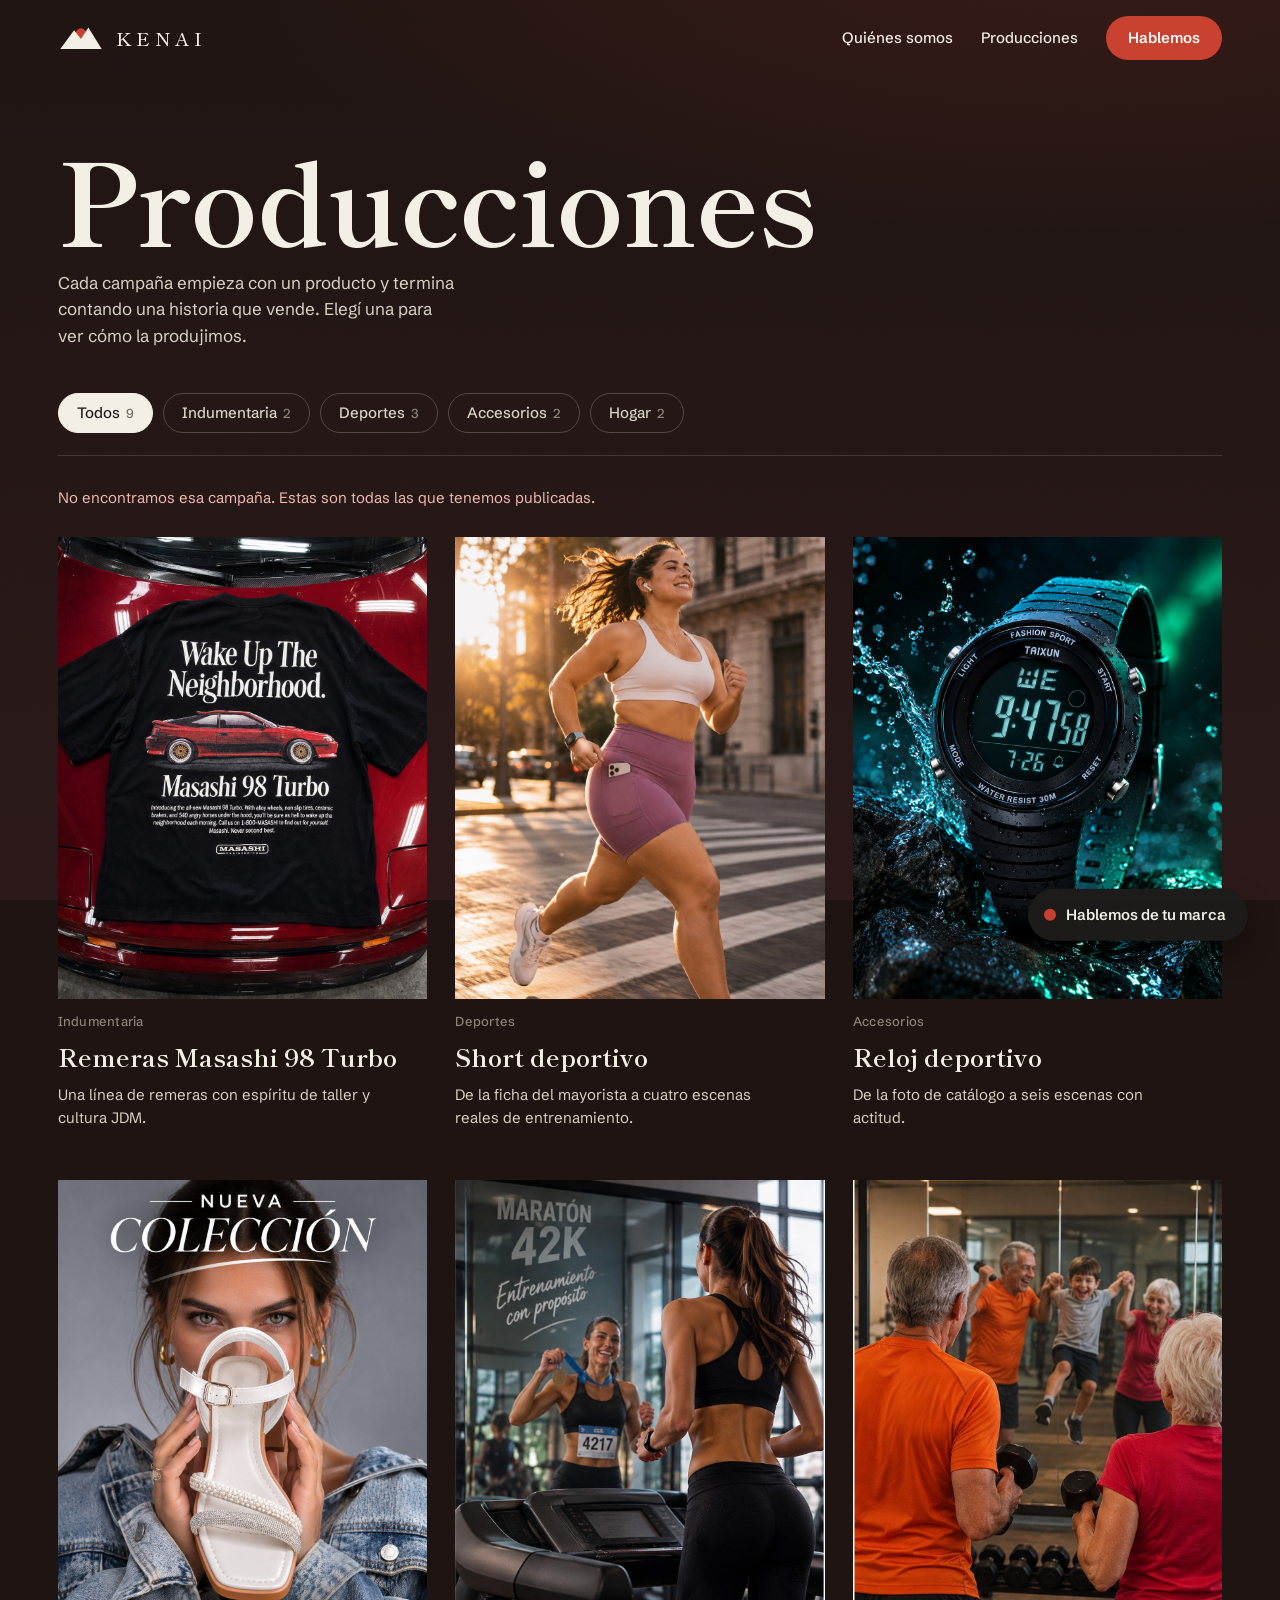
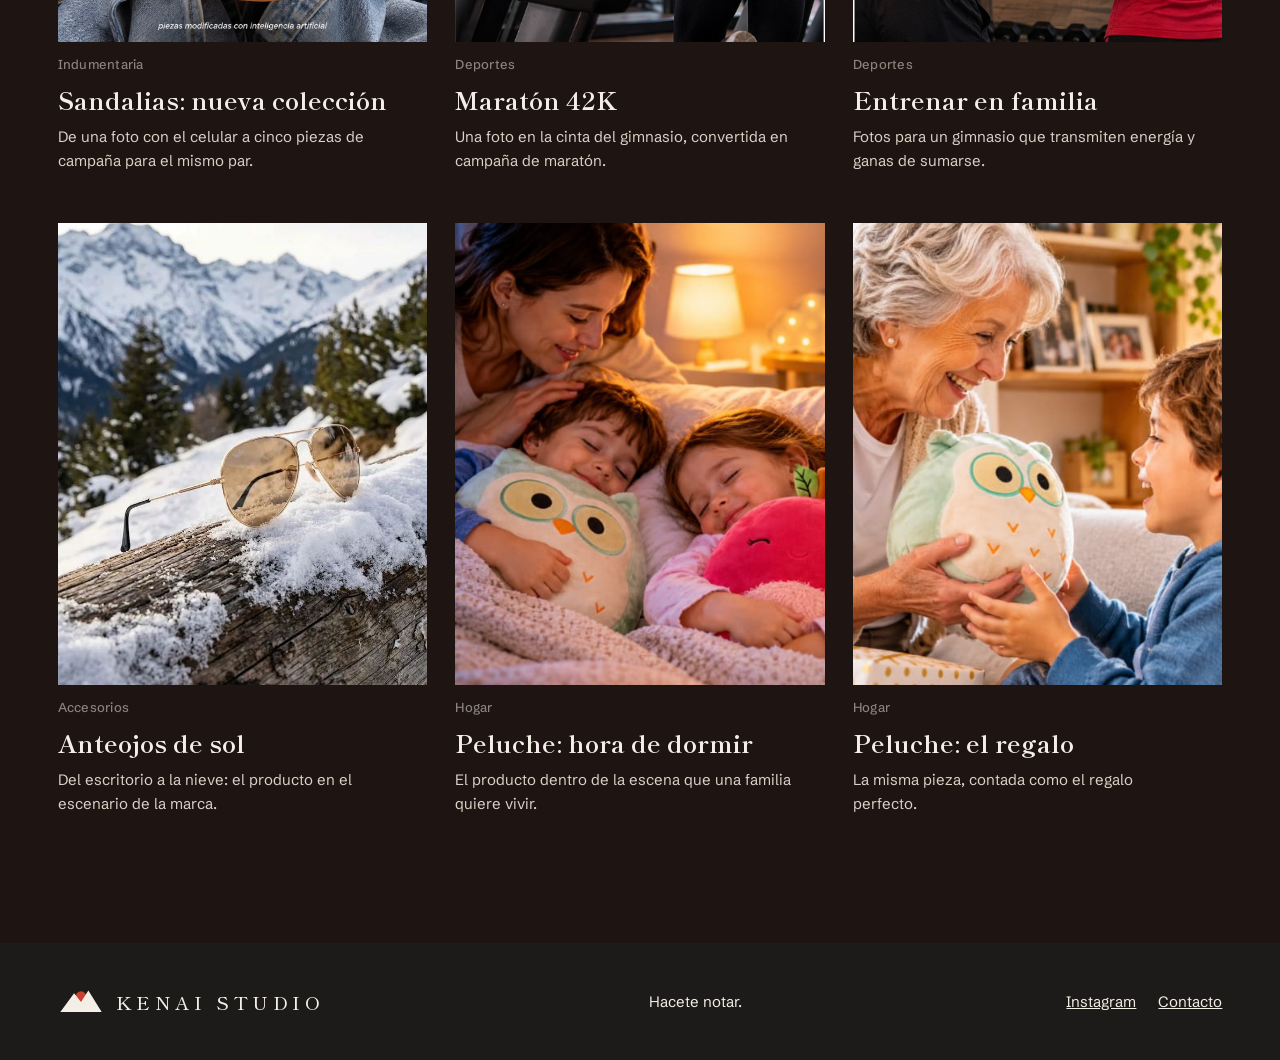
==== producciones/index.html @ 51e2fa47 "Producciones como página propia: grilla con filtros, vista de cada campaña con visor y datos en data" ====
<!DOCTYPE html>
<html lang="es">
<head>
<meta charset="utf-8">
<meta name="viewport" content="width=device-width, initial-scale=1">
<script>
  /* Todas las rutas de esta página parten de la raíz del sitio, así funcionan
     tanto en /producciones/ como en /producciones/nombre-de-campana */
  (function(){var p=location.pathname,i=p.indexOf('/producciones');document.write('<base href="'+(i>-1?p.slice(0,i):'')+'/">');})();
</script>
<title>Producciones · Kenai Studio</title>
<meta name="description" content="Portfolio de campañas y producciones de fotos de Kenai Studio.">
<link rel="preconnect" href="https://fonts.googleapis.com">
<link rel="preconnect" href="https://fonts.gstatic.com" crossorigin>
<link href="https://fonts.googleapis.com/css2?family=Shippori+Mincho:wght@500;700;800&family=Schibsted+Grotesk:wght@400;500;600;700&display=swap" rel="stylesheet">
<link rel="stylesheet" href="../css/estilos.css?v=0ffca4fc">
<link rel="stylesheet" href="../css/producciones.css?v=398e36b6">
</head>
<body class="pr-body">

<header class="top" id="top" data-tone="night">
  <a class="brand" href="./" aria-label="Kenai Studio, inicio">
    <svg viewBox="0 40 200 105" aria-hidden="true"><circle cx="100" cy="74" r="24" fill="#C8402F"/><path class="m" d="M10 140 L70 58 L100 96 L132 46 L190 140 Z"/></svg>
    <span>KENAI</span>
  </a>
  <nav class="nav" aria-label="Secciones">
    <a href="./#nosotros">Quiénes somos</a>
    <a class="nav-keep" href="producciones/" data-link aria-current="page">Producciones</a>
    <a class="cta" href="./#contacto">Hablemos</a>
  </nav>
</header>

<main id="app" class="pr-main" tabindex="-1">
  <!-- Vista general: grilla de campañas -->
  <section class="pr-view" id="viewGrid" aria-labelledby="gridTitle">
    <div class="pr-head">
      <h1 id="gridTitle">Producciones</h1>
      <p>Cada campaña empieza con un producto y termina contando una historia que vende. Elegí una para ver cómo la produjimos.</p>
    </div>
    <div class="pr-filters" id="filters" role="group" aria-label="Filtrar campañas por rubro"></div>
    <p class="pr-notice" id="notFound" hidden>No encontramos esa campaña. Estas son todas las que tenemos publicadas.</p>
    <div class="pr-grid" id="grid"></div>
  </section>

  <!-- Vista interna: una campaña -->
  <article class="pr-view" id="viewCampaign" hidden>
    <a class="pr-back" href="producciones/" data-link>← Volver a Producciones</a>
    <header class="pr-c-head">
      <div class="pr-c-text">
        <span class="pr-tag" id="cTag"></span>
        <h1 id="cTitle"></h1>
        <div class="pr-c-desc" id="cDesc"></div>
        <p class="pr-ia" id="cIa" hidden>Escenas potenciadas con inteligencia artificial a partir del producto real.</p>
      </div>
      <figure class="pr-before" id="cBefore" hidden>
        <button type="button" class="pr-before-btn" id="cBeforeBtn" aria-label="Ver en grande la foto de antes">
          <img id="cBeforeImg" alt="">
        </button>
        <figcaption>Así nos llegó el producto</figcaption>
      </figure>
    </header>
    <section aria-label="Fotos de la campaña">
      <p class="pr-count" id="cCount"></p>
      <div class="pr-gallery" id="cGallery"></div>
    </section>
    <section class="pr-cta" aria-labelledby="ctaTitle">
      <div>
        <h2 id="ctaTitle">¿Querés una campaña así para tu marca?</h2>
        <p>Contanos qué vendés y armamos una propuesta a medida, sin compromiso.</p>
      </div>
      <div class="pr-cta-actions">
        <a class="cta" href="./#contacto">Hablemos de tu marca</a>
        <a class="pr-next" id="cNext" href="producciones/" data-link></a>
      </div>
    </section>
  </article>
</main>

<!-- Visor ampliado -->
<dialog class="lb" id="lightbox" aria-label="Visor de fotos">
  <div class="lb-inner">
    <p class="lb-count" id="lbCount" aria-live="polite"></p>
    <button type="button" class="lb-close" id="lbClose" aria-label="Cerrar visor">
      <svg viewBox="0 0 24 24" aria-hidden="true"><path d="M5 5l14 14M19 5L5 19"/></svg>
    </button>
    <button type="button" class="lb-nav lb-prev" id="lbPrev" aria-label="Foto anterior">
      <svg viewBox="0 0 24 24" aria-hidden="true"><path d="M15 4l-8 8 8 8"/></svg>
    </button>
    <figure class="lb-fig">
      <img id="lbImg" alt="">
      <figcaption id="lbCap"></figcaption>
    </figure>
    <button type="button" class="lb-nav lb-next" id="lbNext" aria-label="Foto siguiente">
      <svg viewBox="0 0 24 24" aria-hidden="true"><path d="M9 4l8 8-8 8"/></svg>
    </button>
  </div>
</dialog>

<a class="float" id="float" href="./#contacto"><i aria-hidden="true"></i>Hablemos de tu marca</a>

<footer>
  <a class="brand" href="./" aria-label="Volver al inicio">
    <svg viewBox="0 40 200 105" aria-hidden="true"><circle cx="100" cy="74" r="24" fill="#C8402F"/><path class="m" d="M10 140 L70 58 L100 96 L132 46 L190 140 Z"/></svg>
    <span>KENAI STUDIO</span>
  </a>
  <span>Hacete notar.</span>
  <nav aria-label="Redes"><a href="https://www.instagram.com/kenai_studiook/" target="_blank" rel="noopener">Instagram</a><a href="./#contacto">Contacto</a></nav>
</footer>

<script src="../data/campanas.js?v=c5954f38"></script>
<script src="../js/producciones.js?v=f05b671f"></script>
</body>
</html>
---- css/estilos.css ----
:root{
  --noche:#0E0F15;
  --brasa:#3B1D18;
  --sol:#C8402F;
  --montana:#1C1B19;
  --piedra:#8A847A;
  --nieve:#F4EFE6;
  --luz:#FBF8F2;
  --display:'Shippori Mincho', 'Times New Roman', serif;
  --body:'Schibsted Grotesk', 'Helvetica Neue', Arial, sans-serif;
  --gutter:clamp(18px, 4.5vw, 64px);
  /* layout: one long sunrise. Night at the top, the logo's sun rises mid-page, contact ends in full daylight. Left-aligned editorial column over full-bleed scenes. */
}
[hidden]{display:none!important}
*{box-sizing:border-box}
html{color-scheme:dark;scroll-behavior:smooth}
body{margin:0;background:var(--noche);color:var(--nieve);font-family:var(--body);font-size:17px;line-height:1.55;-webkit-font-smoothing:antialiased;overflow-x:hidden}
body::after{content:"";position:fixed;inset:0;pointer-events:none;z-index:90;opacity:.09;mix-blend-mode:overlay;background-image:url("data:image/svg+xml;utf8,<svg xmlns='http://www.w3.org/2000/svg' width='160' height='160'><filter id='n'><feTurbulence type='fractalNoise' baseFrequency='.9' numOctaves='3' stitchTiles='stitch'/></filter><rect width='100%' height='100%' filter='url(%23n)'/></svg>")}
img,video{max-width:100%;display:block}
a{color:inherit}
:focus-visible{outline:2px solid var(--sol);outline-offset:4px;border-radius:2px}
.sr-only{position:absolute;width:1px;height:1px;padding:0;margin:-1px;overflow:hidden;clip:rect(0,0,0,0);border:0}
h1,h2,h3{font-family:var(--display);font-weight:700;margin:0;text-wrap:balance}
p{margin:0}

/* ---------- header ---------- */
.top{position:fixed;inset:0 0 auto 0;z-index:60;display:flex;align-items:center;justify-content:space-between;gap:16px;padding:16px var(--gutter);color:var(--nieve);transition:color .5s ease}
.top[data-tone="day"]{color:var(--montana)}
.top{transition:color .5s ease,background-color .4s ease,backdrop-filter .4s ease}
.top.scrolled{background-color:rgba(14,15,21,.72);-webkit-backdrop-filter:blur(12px);backdrop-filter:blur(12px)}
.top.scrolled[data-tone="day"]{background-color:rgba(244,239,230,.82)}
.brand{display:flex;align-items:center;gap:12px;text-decoration:none}
.brand svg{width:46px;height:auto}
.brand svg .m{fill:currentColor}
.brand span{font-family:var(--display);font-weight:500;font-size:19px;letter-spacing:.24em}
.nav{display:flex;align-items:center;gap:28px;font-size:15px;font-weight:500}
.nav a{text-decoration:none;position:relative}
.nav a:not(.cta)::after{content:"";position:absolute;left:0;right:0;bottom:-4px;height:1.5px;background:currentColor;transform:scaleX(0);transform-origin:left;transition:transform .35s ease}
.nav a:not(.cta):hover::after{transform:scaleX(1)}
.cta{display:inline-flex;align-items:center;justify-content:center;min-height:44px;padding:0 22px;border-radius:999px;background:var(--sol);color:#fff;text-decoration:none;font-weight:600;font-size:15px;border:0;cursor:pointer;font-family:var(--body);transition:transform .25s ease, background .25s ease}
.cta:hover{background:#B33626;transform:translateY(-2px)}
@media (max-width:760px){.nav a:not(.cta):not(.nav-keep){display:none}.nav{gap:16px}}
@media (max-width:440px){.brand span{display:none}.nav .cta{padding:0 18px}}

/* ---------- hero (night) ---------- */
.hero{position:relative;min-height:min(94vh,920px);padding-top:clamp(110px,15vh,170px);display:flex;align-items:flex-end;overflow:hidden;background:linear-gradient(180deg,#090A10 0%,#12121A 55%,#1B1519 100%);isolation:isolate}
.stars{position:absolute;inset:0;width:100%;height:100%;z-index:-2}
.ridge{position:absolute;left:0;bottom:0;width:100%;height:auto;z-index:-1;will-change:transform}
.hero-copy{position:relative;z-index:2;padding:0 var(--gutter);margin-bottom:clamp(130px,min(22vw,30vh),330px);display:flex;flex-direction:column;gap:26px;max-width:1500px}
.hero h1{font-size:clamp(54px,min(12.5vw,18vh),214px);line-height:.88;letter-spacing:-.025em;font-weight:800}
.hero h1 .ln{display:block;overflow:hidden;padding-bottom:.04em}
.hero h1 .ln > span{display:block;animation:rise 1.25s cubic-bezier(.2,.8,.2,1) both}
.hero h1 .ln:nth-child(2) > span{animation-delay:.14s}
.hero h1 .dot{color:var(--sol)}
.hero-sub{display:flex;flex-wrap:wrap;align-items:center;gap:20px 32px;animation:fadeIn 1s .6s ease both}
.hero-sub p{max-width:30ch;font-size:clamp(17px,1.5vw,21px);color:#D9D2C5}
.ghost{display:inline-flex;align-items:center;min-height:44px;padding:0 22px;border-radius:999px;border:1.5px solid currentColor;text-decoration:none;font-weight:600;font-size:15px}
@keyframes rise{from{transform:translateY(105%)}to{transform:none}}
@keyframes fadeIn{from{opacity:0}to{opacity:1}}
.sun-hero{animation:peek 2.6s .3s cubic-bezier(.2,.8,.2,1) both;transform-box:fill-box;transform-origin:center}
@keyframes peek{from{transform:translateY(60px)}to{transform:none}}

/* ---------- big photo ---------- */
.still{background:linear-gradient(180deg,#1B1519 0%,#21171A 100%);padding:0 var(--gutter) clamp(90px,12vw,170px)}
.frame{position:relative;width:100%;max-width:1100px;margin:0 auto;aspect-ratio:16/9;overflow:hidden;background:#2a1b1a}
@media (max-width:760px){.frame{aspect-ratio:4/5}}
.frame canvas,.frame img,.frame video{position:absolute;inset:0;width:100%;height:100%;object-fit:cover;will-change:transform}
.frame img,.frame video{z-index:1}
.frame-tag{position:absolute;left:18px;top:16px;z-index:2;font-size:13px;color:#F4EFE6;background:rgba(14,15,21,.55);padding:6px 12px;border-radius:999px;backdrop-filter:blur(6px)}
.has-media .frame-tag{display:none}
.reel{overflow:hidden;margin:0 calc(var(--gutter)*-1);-webkit-mask-image:linear-gradient(90deg,transparent,#000 6%,#000 94%,transparent);mask-image:linear-gradient(90deg,transparent,#000 6%,#000 94%,transparent)}
.reel-track{display:flex;width:max-content;animation:reel 125s linear infinite}
.reel:hover .reel-track,.reel:focus-within .reel-track{animation-play-state:paused}
.reel-set{display:flex}
.reel img{height:clamp(220px,32vw,380px);width:auto;margin-right:16px;object-fit:cover;transition:transform .4s cubic-bezier(.2,.8,.2,1)}
.reel img:hover{transform:scale(1.03)}
@keyframes reel{to{transform:translateX(-50%)}}
@media (prefers-reduced-motion:reduce){.reel{overflow-x:auto;-webkit-mask-image:none;mask-image:none}.reel-set[aria-hidden="true"]{display:none}}
.still-cap{display:flex;flex-wrap:wrap;justify-content:space-between;align-items:center;gap:14px;margin-top:18px;font-size:15px;color:#BDB6A9}
.pick{display:inline-flex;align-items:center;min-height:44px;padding:0 18px;border-radius:999px;border:1.5px solid #5A514C;color:var(--nieve);font-weight:600;font-size:14px;cursor:pointer;transition:border-color .25s ease}
.pick:hover{border-color:var(--nieve)}
[data-drop].dragging{outline:2px dashed var(--sol);outline-offset:6px}

/* ---------- story / about / services ---------- */
.story-sec{background:linear-gradient(180deg,#21171A 0%,#2A1918 100%);padding:clamp(40px,6vw,90px) var(--gutter) clamp(100px,12vw,180px)}
.story{font-family:var(--display);font-weight:500;font-size:clamp(30px,4.3vw,64px);line-height:1.22;letter-spacing:-.01em;max-width:21em}
.js .story .w{opacity:.38;transition:opacity .35s ease}
.js .story .w.on{opacity:1}
.story em{font-style:normal;color:#F07A62}
.about{display:grid;grid-template-columns:minmax(0,1fr) minmax(0,1.4fr);gap:clamp(28px,6vw,96px);margin-top:clamp(90px,11vw,160px);align-items:start}
.about h2{font-size:clamp(34px,4vw,56px)}
.about-text{display:flex;flex-direction:column;gap:18px;font-size:clamp(17px,1.35vw,20px);color:#D9D2C5;max-width:58ch}
@media (max-width:820px){.about{grid-template-columns:1fr}}
.services{margin-top:clamp(70px,9vw,130px)}
.services h2{font-size:clamp(34px,4vw,56px);margin-bottom:26px}
.svc{list-style:none;margin:0;padding:0;border-top:1px solid #4A3530}
.svc li{position:relative;display:grid;grid-template-columns:minmax(0,1.1fr) minmax(0,1fr);gap:12px 40px;padding:28px 0;border-bottom:1px solid #4A3530;isolation:isolate}
.svc li::before{content:"";position:absolute;inset:0 calc(var(--gutter)*-1);background:var(--sol);z-index:-1;transform:scaleY(0);transform-origin:bottom;transition:transform .45s cubic-bezier(.2,.8,.2,1)}
.svc li:hover::before{transform:scaleY(1)}
.svc h3{font-size:clamp(28px,3.4vw,50px);font-weight:700;line-height:1.05}
.svc p{font-size:17px;color:#D9D2C5;max-width:46ch;align-self:center;transition:color .3s ease}
.svc li:hover p{color:#fff}
@media (max-width:700px){.svc li{grid-template-columns:1fr}}
.svc-close{display:flex;flex-wrap:wrap;align-items:center;justify-content:space-between;gap:20px 40px;margin-top:36px}
.svc-close p{margin:0;font-family:var(--display);font-size:clamp(22px,2.2vw,32px);line-height:1.25;max-width:28ch}

/* ---------- productions (horizontal) ---------- */
.works{position:relative;background:linear-gradient(180deg,#2A1918 0%,#3B1D18 100%)}
.works-pin{padding:clamp(40px,6vw,80px) 0;display:flex;flex-direction:column;gap:30px}
.works-head{display:flex;flex-wrap:wrap;justify-content:space-between;align-items:flex-end;gap:16px;padding:0 var(--gutter)}
.works-head h2{font-size:clamp(40px,5.6vw,84px);line-height:.95}
.works-head p{max-width:36ch;color:#D9D2C5;font-size:16px}
.track{display:flex;gap:clamp(16px,2vw,28px);padding:0 var(--gutter) 10px;overflow-x:auto;scroll-snap-type:x mandatory;scrollbar-width:thin}
.work{flex:0 0 auto;display:flex;flex-direction:column;gap:12px;scroll-snap-align:start}
.work-media{position:relative;height:clamp(280px,46vh,440px);aspect-ratio:var(--ar);background:var(--tone,#2A1918);overflow:hidden;transition:transform .5s cubic-bezier(.2,.8,.2,1)}
.work:hover .work-media{transform:translateY(-6px)}
.work-media img,.work-media video{position:absolute;inset:0;width:100%;height:100%;object-fit:cover}
.work-glyph{position:absolute;inset:0;display:grid;place-items:center;opacity:.5}
.work-glyph svg{width:28%;height:auto}
.has-media .work-glyph,.has-media .work-hint{display:none}
.work-hint{position:absolute;left:14px;bottom:14px;right:14px;font-size:13px;color:rgba(244,239,230,.85)}
.work-pick{position:absolute;inset:0;cursor:pointer}
.work-pick span{position:absolute;right:12px;top:12px;font-size:12px;font-weight:600;background:rgba(14,15,21,.5);padding:6px 10px;border-radius:999px;opacity:0;transition:opacity .25s ease}
.work:hover .work-pick span,.work-pick:focus-within span{opacity:1}
.play{position:absolute;left:50%;top:50%;width:64px;height:64px;margin:-32px 0 0 -32px;border-radius:50%;background:rgba(244,239,230,.92);display:grid;place-items:center;z-index:2;pointer-events:none}
.play::after{content:"";border-left:16px solid var(--montana);border-top:10px solid transparent;border-bottom:10px solid transparent;margin-left:4px}
.work h3{font-size:22px;font-weight:700}
.work p{font-size:15px;color:#D9D2C5;max-width:34ch}
.works-intro{display:flex;flex-direction:column;align-items:flex-start;gap:18px}
.works-all-btn{display:inline-flex;align-items:center;min-height:44px;padding:0 22px;border-radius:999px;border:1px solid rgba(244,239,230,.35);color:var(--nieve);text-decoration:none;font-weight:600;font-size:15px;transition:background-color .25s ease,border-color .25s ease,color .25s ease}
.works-all-btn:hover{background:var(--nieve);border-color:var(--nieve);color:var(--montana)}
.work-link{text-decoration:none;color:inherit}
.work-more{position:absolute;left:0;right:0;bottom:0;padding:40px 16px 14px;background:linear-gradient(180deg,transparent,rgba(20,12,11,.82));font-size:15px;font-weight:600;opacity:0;transform:translateY(8px);transition:opacity .35s ease,transform .35s ease}
.work-link:hover .work-more,.work-link:focus-visible .work-more{opacity:1;transform:none}
@media (hover:none){.work-more{opacity:1;transform:none}}
.work-all{justify-content:flex-end;gap:6px;height:clamp(280px,46vh,440px);aspect-ratio:4/5;padding:26px;border:1px solid rgba(244,239,230,.22);text-decoration:none;color:var(--nieve);transition:border-color .3s ease,background-color .3s ease}
.work-all:hover{border-color:var(--sol);background:rgba(200,64,47,.08)}
.work-all-n{font-family:var(--display);font-weight:700;font-size:clamp(64px,8vw,110px);line-height:.9}
.work-all-t{font-size:16px;color:#D9D2C5}
.work-all-b{margin-top:18px;font-weight:600;color:#F2A598}
.works-bar{margin:0 var(--gutter);height:2px;background:rgba(244,239,230,.15);display:none}
.works-bar i{display:block;height:100%;width:0;background:var(--sol)}
.works.is-pinned .works-pin{position:sticky;top:0;height:100vh;justify-content:center;overflow:hidden;padding:80px 0 40px}
.works.is-pinned .track{overflow:visible;will-change:transform;scroll-snap-type:none}
.works.is-pinned .works-bar{display:block}

/* ---------- horizon (sunrise) ---------- */
.horizon{position:relative;height:230vh;background:#3B1D18}
.horizon-stage{position:sticky;top:0;height:100vh;overflow:hidden;display:flex;flex-direction:column;justify-content:space-between;background:var(--nieve);color:var(--montana)}
.js .horizon-stage{background:#3B1D18;color:var(--nieve)}
.horizon-text{padding:clamp(100px,14vh,160px) var(--gutter) 0;display:flex;flex-direction:column;gap:18px}
.horizon h2{font-size:clamp(46px,8vw,132px);line-height:.92;letter-spacing:-.02em;font-weight:800}
.horizon-text p{font-size:clamp(17px,1.5vw,21px);max-width:34ch;opacity:.85}
.horizon svg{width:min(1180px,128vw);height:auto;align-self:center;margin-bottom:-2px}
@media (prefers-reduced-motion:reduce){.horizon{height:auto}.horizon-stage{position:relative;height:min(100vh,900px)}}

/* ---------- before / after ---------- */
.ba{background:#2A1918;padding:clamp(30px,5vw,70px) var(--gutter) clamp(100px,12vw,170px)}
.ba-head{display:flex;flex-wrap:wrap;justify-content:space-between;align-items:flex-end;gap:18px;margin-bottom:28px}
.ba-head h2{font-size:clamp(40px,5.6vw,84px);line-height:.95;max-width:12ch}
.ba-head p{max-width:38ch;color:#D9D2C5;font-size:17px}
.ba-grid{display:grid;grid-template-columns:minmax(0,1.35fr) minmax(0,1fr);gap:clamp(20px,3vw,44px);align-items:start}
@media (max-width:900px){.ba-grid{grid-template-columns:1fr}}
.compare{position:relative;width:100%;max-width:480px;aspect-ratio:4/5;overflow:hidden;background:#1C1B19;--x:50%;touch-action:pan-y;user-select:none}
.compare img{position:absolute;inset:0;width:100%;height:100%;object-fit:cover;transition:opacity .35s ease}
.compare.loading img{opacity:0}
.compare .before{clip-path:inset(0 calc(100% - var(--x)) 0 0)}
.compare .handle{position:absolute;top:0;bottom:0;left:var(--x);width:2px;margin-left:-1px;background:var(--nieve);pointer-events:none;z-index:3}
.compare .knob{position:absolute;top:50%;left:50%;width:64px;height:64px;margin:-32px 0 0 -32px;border-radius:50%;background:var(--sol);display:grid;place-items:center;box-shadow:0 10px 30px rgba(0,0,0,.35)}
.compare .knob svg{width:30px;height:30px}
.compare input[type=range]{position:absolute;inset:0;width:100%;height:100%;margin:0;opacity:0;cursor:ew-resize;z-index:4}
.compare input[type=range]:focus-visible + .handle .knob{outline:3px solid var(--nieve);outline-offset:4px}
.tag{position:absolute;top:16px;z-index:2;font-size:14px;font-weight:600;padding:7px 14px;border-radius:999px}
.tag.l{left:16px;background:rgba(244,239,230,.92);color:var(--montana)}
.tag.r{right:16px;background:var(--sol);color:#fff}
.ba-stage{max-width:480px}
.versions{margin-top:16px}
.versions-label{margin:0 0 10px;font-size:14px;color:#D9D2C5}
.versions-row{display:flex;gap:10px;overflow-x:auto;padding:3px 3px 6px}
.version{flex:0 0 auto;width:64px;height:80px;padding:0;border:2px solid transparent;background:#1C1B19;cursor:pointer;opacity:.6;transition:opacity .25s ease,border-color .25s ease,transform .25s cubic-bezier(.2,.8,.2,1)}
.version img{display:block;width:100%;height:100%;object-fit:cover}
.version:hover{opacity:1;transform:translateY(-3px)}
.version[aria-pressed="true"]{opacity:1;border-color:var(--sol)}
.version:focus-visible{outline:3px solid var(--nieve);outline-offset:2px}
.cases{display:flex;flex-direction:column;gap:10px}
@media (max-width:900px){.cases{flex-direction:row;overflow-x:auto;scroll-snap-type:x mandatory;padding-bottom:6px}.case{flex:0 0 78%;scroll-snap-align:start}}
.case{display:flex;align-items:center;gap:16px;width:100%;padding:10px;text-align:left;background:transparent;border:1.5px solid #4A3530;color:var(--nieve);font:inherit;cursor:pointer;transition:background .3s ease,border-color .3s ease,transform .3s cubic-bezier(.2,.8,.2,1)}
.case:hover{border-color:#8A6A60;transform:translateX(4px)}
.case img{width:76px;height:76px;object-fit:cover;flex-shrink:0}
.case span{display:flex;flex-direction:column;gap:4px}
.case b{font-family:var(--display);font-size:20px;font-weight:700;line-height:1.15}
.case small{font-size:14px;line-height:1.45;color:#D9D2C5}
.case[aria-selected="true"]{background:var(--nieve);border-color:var(--nieve);color:var(--montana)}
.case[aria-selected="true"] small{color:#4A453E}

/* ---------- clients + testimonials (day) ---------- */
.voices{background:var(--nieve);color:var(--montana);padding:clamp(90px,11vw,160px) var(--gutter)}
.voices-head{display:flex;flex-wrap:wrap;justify-content:space-between;align-items:flex-end;gap:20px;margin-bottom:clamp(36px,5vw,64px)}
.voices h2{font-size:clamp(36px,4.6vw,66px);max-width:15ch;line-height:1}
.voices-head p{max-width:34ch;color:#4A453E}
.clients{display:grid;grid-template-columns:minmax(0,1fr) minmax(0,1.25fr);gap:clamp(28px,4vw,64px);align-items:stretch}
@media (max-width:900px){.clients{grid-template-columns:1fr}}
.logos{display:grid;grid-template-columns:repeat(3,minmax(0,1fr));gap:12px;align-content:start}
.logo-btn{position:relative;aspect-ratio:4/3;border:1.5px solid #D9D0C0;background:transparent;color:var(--montana);font:inherit;cursor:pointer;display:flex;flex-direction:column;align-items:center;justify-content:center;gap:6px;transition:transform .3s cubic-bezier(.2,.8,.2,1),background .3s ease,color .3s ease,border-color .3s ease}
.logo-btn:hover{transform:translateY(-4px);border-color:var(--montana)}
.logo-btn b{font-family:var(--display);font-weight:700;font-size:clamp(16px,1.6vw,22px)}
.logo-btn small{font-size:12px;color:#6B655C}
.logo-btn[aria-selected="true"]{background:var(--montana);border-color:var(--montana);color:var(--nieve)}
.logo-btn[aria-selected="true"] small{color:#BDB6A9}
.logo-btn[aria-selected="true"]::after{content:"";position:absolute;right:10px;top:10px;width:10px;height:10px;border-radius:50%;background:var(--sol)}
.panel{background:var(--luz);border:1.5px solid #E2DACB;display:grid;grid-template-columns:minmax(0,1fr) minmax(0,.8fr);min-height:420px;overflow:hidden}
@media (max-width:640px){.panel{grid-template-columns:1fr}}
.panel-body{padding:clamp(24px,3vw,40px);display:flex;flex-direction:column;justify-content:space-between;gap:26px}
.panel-body.swap{animation:swapIn .6s cubic-bezier(.2,.8,.2,1)}
@keyframes swapIn{from{opacity:0;transform:translateY(18px)}to{opacity:1;transform:none}}
.panel blockquote{margin:0;font-family:var(--display);font-weight:500;font-size:clamp(22px,2.3vw,32px);line-height:1.28}
.panel blockquote::before{content:"“";color:var(--sol)}
.panel blockquote::after{content:"”";color:var(--sol)}
.who{display:flex;align-items:center;gap:14px;font-size:15px}
.avatar{width:46px;height:46px;border-radius:50%;background:var(--piedra);display:grid;place-items:center;color:var(--nieve);font-weight:600;font-size:14px;flex-shrink:0}
.did{display:flex;flex-wrap:wrap;gap:8px}
.did span{font-size:13px;font-weight:600;padding:6px 12px;border-radius:999px;background:var(--nieve);border:1px solid #E2DACB}
.panel-shot{position:relative;min-height:260px;background:var(--tone,#5B3A2E);display:grid;place-items:center}
.panel-shot svg{width:42%;opacity:.55}
.panel-shot span{position:absolute;left:14px;bottom:14px;font-size:13px;color:rgba(244,239,230,.9)}
.note{margin-top:28px;font-size:14px;color:#6B655C}
.sample{align-self:flex-start;font-size:12px;font-weight:600;padding:4px 10px;border-radius:999px;background:#EFE7DA;color:#6B655C}

/* ---------- floating CTA ---------- */
.float{position:fixed;right:clamp(14px,3vw,32px);bottom:clamp(14px,3vw,32px);z-index:70;display:flex;align-items:center;gap:10px;min-height:52px;padding:0 22px 0 16px;border-radius:999px;background:var(--montana);color:var(--nieve);text-decoration:none;font-weight:600;font-size:15px;box-shadow:0 12px 30px rgba(0,0,0,.3);transform:translateY(140%);transition:transform .5s cubic-bezier(.2,.8,.2,1),background .3s ease}
.float.show{transform:none}
.float:hover{background:var(--sol)}
.float i{width:12px;height:12px;border-radius:50%;background:var(--sol);box-shadow:0 0 0 0 rgba(200,64,47,.6);animation:pulse 2.4s ease-out infinite}
.float:hover i{background:var(--nieve)}
@keyframes pulse{0%{box-shadow:0 0 0 0 rgba(200,64,47,.6)}70%{box-shadow:0 0 0 12px rgba(200,64,47,0)}100%{box-shadow:0 0 0 0 rgba(200,64,47,0)}}

/* ---------- contact (full day) ---------- */
.contact{background:var(--luz);color:var(--montana);padding:clamp(90px,11vw,160px) var(--gutter)}
.contact-grid{display:grid;grid-template-columns:minmax(0,1fr) minmax(0,1fr);gap:clamp(40px,6vw,100px);align-items:start}
@media (max-width:860px){.contact-grid{grid-template-columns:1fr}}
.contact h2{font-size:clamp(46px,6.8vw,108px);line-height:.92;letter-spacing:-.02em;font-weight:800}
.contact-intro{display:flex;flex-direction:column;gap:22px}
.contact-intro p{font-size:clamp(17px,1.4vw,20px);color:#4A453E;max-width:40ch}
.lines{display:flex;flex-direction:column;gap:6px;font-size:17px}
.lines span{color:#6B655C;display:inline-block;min-width:96px}
form{display:flex;flex-direction:column;gap:20px}
.field{display:flex;flex-direction:column;gap:8px}
.field label,.field legend{font-size:14px;font-weight:600}
fieldset{border:0;margin:0;padding:0;display:flex;flex-direction:column;gap:10px}
input[type=text],input[type=email],textarea{width:100%;font:inherit;font-size:17px;color:var(--montana);background:transparent;border:0;border-bottom:1.5px solid #CFC6B6;padding:10px 0;border-radius:0;transition:border-color .25s ease}
input:focus,textarea:focus{outline:none;border-bottom-color:var(--sol)}
textarea{resize:vertical;min-height:110px}
.chips{display:flex;flex-wrap:wrap;gap:10px}
.chip{min-height:44px;padding:0 18px;border-radius:999px;border:1.5px solid #CFC6B6;background:transparent;font:inherit;font-size:15px;font-weight:500;color:var(--montana);cursor:pointer;transition:all .25s ease}
.chip[aria-pressed="true"]{background:var(--montana);border-color:var(--montana);color:var(--nieve)}
.send{align-self:flex-start;min-height:56px;padding:0 34px;font-size:17px}
.status{font-size:15px;color:#4A453E;min-height:1.5em}
.status strong,.status a{color:var(--montana)}
.send:disabled{opacity:.6;cursor:wait}

footer{background:var(--montana);color:var(--nieve);padding:44px var(--gutter);display:flex;flex-wrap:wrap;justify-content:space-between;align-items:center;gap:18px;font-size:15px}
footer .brand svg .m{fill:var(--nieve)}
footer nav{display:flex;gap:22px}

@media (prefers-reduced-motion:reduce){
  html{scroll-behavior:auto}
  *,*::before,*::after{animation:none !important;transition:none !important}
}
---- css/producciones.css ----
/* =========================================================
   Producciones: grilla de campañas, vista de campaña y visor.
   Usa los mismos colores y tipografías de css/estilos.css.
   ========================================================= */
.pr-body{background:#1E1412}
.pr-body .top.scrolled{background-color:rgba(30,20,18,.82)}
.pr-body::before{content:"";position:fixed;inset:0;z-index:-1;background:radial-gradient(120% 60% at 85% -10%,rgba(200,64,47,.16),transparent 60%),linear-gradient(180deg,#1E1412 0%,#2A1918 100%)}
.pr-main{padding:clamp(120px,16vh,170px) var(--gutter) clamp(70px,10vw,130px);outline:none;min-height:80vh}
.pr-view{max-width:1320px;margin:0 auto}
.pr-view.enter{animation:prIn .45s cubic-bezier(.2,.8,.2,1)}
@keyframes prIn{from{opacity:0;transform:translateY(14px)}to{opacity:1;transform:none}}

/* ---------- vista general ---------- */
.pr-head{display:flex;flex-wrap:wrap;justify-content:space-between;align-items:flex-end;gap:20px 48px;margin-bottom:clamp(28px,4vw,44px)}
.pr-head h1{font-size:clamp(52px,9vw,132px);line-height:.92;letter-spacing:-.01em}
.pr-head p{max-width:40ch;color:#D9D2C5;font-size:17px}

.pr-filters{display:flex;flex-wrap:wrap;gap:10px;padding-bottom:22px;margin-bottom:clamp(26px,3.5vw,40px);border-bottom:1px solid rgba(244,239,230,.14)}
.pr-filter{appearance:none;font:inherit;font-size:15px;font-weight:500;color:#D9D2C5;background:transparent;border:1px solid rgba(244,239,230,.22);border-radius:999px;min-height:40px;padding:0 18px;cursor:pointer;transition:background-color .25s ease,color .25s ease,border-color .25s ease}
.pr-filter span{color:var(--piedra);margin-left:6px;font-size:13px}
.pr-filter:hover{border-color:rgba(244,239,230,.55);color:var(--nieve)}
.pr-filter[aria-pressed="true"]{background:var(--nieve);border-color:var(--nieve);color:var(--montana)}
.pr-filter[aria-pressed="true"] span{color:#6F6A62}

.pr-notice{margin:-10px 0 28px;color:#F0B8AE;font-size:15px}

.pr-grid{display:grid;grid-template-columns:repeat(auto-fill,minmax(min(100%,290px),1fr));gap:clamp(34px,4vw,52px) clamp(18px,2.2vw,30px)}
.pr-card{display:flex;flex-direction:column;gap:12px;text-decoration:none;color:inherit}
.pr-card-media{position:relative;aspect-ratio:4/5;overflow:hidden;background:#2A1918}
.pr-card-media img{position:absolute;inset:0;width:100%;height:100%;object-fit:cover;transition:transform .8s cubic-bezier(.2,.8,.2,1),filter .5s ease}
.pr-card-more{position:absolute;left:0;right:0;bottom:0;padding:44px 18px 16px;background:linear-gradient(180deg,transparent,rgba(20,12,11,.82));font-size:15px;font-weight:600;color:var(--nieve);opacity:0;transform:translateY(8px);transition:opacity .35s ease,transform .35s ease}
.pr-card:hover .pr-card-media img,.pr-card:focus-visible .pr-card-media img{transform:scale(1.045)}
.pr-card:hover .pr-card-more,.pr-card:focus-visible .pr-card-more{opacity:1;transform:none}
.pr-card:focus-visible{outline:none}
.pr-card:focus-visible .pr-card-media{outline:2px solid var(--sol);outline-offset:4px}
.pr-card-cat{font-size:13px;font-weight:500;color:var(--piedra);letter-spacing:.02em}
.pr-card h2{font-size:clamp(22px,1.9vw,27px);line-height:1.12}
.pr-card p{font-size:15px;color:#D9D2C5;max-width:38ch}
@media (hover:none){.pr-card-more{opacity:1;transform:none;padding-top:34px;font-size:14px}}

/* ---------- vista de campaña ---------- */
.pr-back{display:inline-flex;align-items:center;min-height:40px;font-size:15px;font-weight:500;color:#D9D2C5;text-decoration:none;margin-bottom:clamp(20px,3vw,34px);transition:color .25s ease}
.pr-back:hover{color:var(--nieve)}
.pr-c-head{display:grid;grid-template-columns:minmax(0,1fr);gap:36px;align-items:end;margin-bottom:clamp(44px,6vw,80px)}
@media (min-width:900px){.pr-c-head{grid-template-columns:minmax(0,1fr) 280px;gap:64px}}
.pr-tag{display:inline-flex;align-items:center;min-height:30px;padding:0 14px;border:1px solid var(--sol);border-radius:999px;color:#F2A598;font-size:13px;font-weight:600}
.pr-c-text h1{font-size:clamp(46px,7.4vw,112px);line-height:.95;letter-spacing:-.01em;margin:20px 0 28px}
.pr-c-desc{display:flex;flex-direction:column;gap:14px;max-width:62ch}
.pr-c-desc p{font-size:clamp(17px,1.35vw,19px);line-height:1.6;color:#E6DFD3}
.pr-c-desc p:first-child{font-family:var(--display);font-size:clamp(21px,1.8vw,26px);line-height:1.38;color:var(--nieve)}
.pr-ia{margin-top:20px;font-size:13px;color:var(--piedra)}
.pr-before{margin:0}
.pr-before-btn{display:block;width:100%;padding:0;border:0;background:#2A1918;cursor:zoom-in;aspect-ratio:4/5;overflow:hidden;position:relative}
.pr-before-btn img{width:100%;height:100%;object-fit:cover;filter:saturate(.75);transition:filter .4s ease,transform .6s cubic-bezier(.2,.8,.2,1)}
.pr-before-btn:hover img{filter:none;transform:scale(1.03)}
.pr-before figcaption{margin-top:12px;font-size:14px;color:var(--piedra)}
@media (max-width:899px){.pr-before{max-width:220px}}

.pr-count{font-size:14px;color:var(--piedra);margin-bottom:18px}
.pr-gallery{display:grid;grid-template-columns:1fr;gap:clamp(14px,1.8vw,24px);align-items:start}
@media (min-width:620px){.pr-gallery.cols-2,.pr-gallery.cols-3{grid-template-columns:repeat(2,1fr)}}
@media (min-width:1080px){.pr-gallery.cols-3{grid-template-columns:repeat(3,1fr)}}
.pr-gallery.cols-1{max-width:760px}
.pr-gallery.cols-2{max-width:1040px}
.pr-shot{display:block;width:100%;padding:0;border:0;background:#2A1918;cursor:zoom-in;overflow:hidden;position:relative}
.pr-shot img{width:100%;height:auto;transition:transform .7s cubic-bezier(.2,.8,.2,1)}
.pr-shot:hover img{transform:scale(1.025)}
.pr-shot:focus-visible{outline:2px solid var(--sol);outline-offset:3px}

.pr-cta{display:flex;flex-wrap:wrap;justify-content:space-between;align-items:center;gap:28px 48px;margin-top:clamp(56px,8vw,110px);padding-top:clamp(34px,4vw,52px);border-top:1px solid rgba(244,239,230,.14)}
.pr-cta h2{font-size:clamp(30px,3.6vw,52px);line-height:1.04;max-width:18ch}
.pr-cta p{margin-top:12px;color:#D9D2C5;max-width:44ch}
.pr-cta-actions{display:flex;flex-wrap:wrap;align-items:center;gap:18px 26px}
.pr-cta .cta{min-height:52px;padding:0 28px;font-size:16px}
.pr-next{font-size:15px;font-weight:500;color:#D9D2C5;text-decoration:none;border-bottom:1px solid rgba(244,239,230,.3);padding-bottom:2px;transition:color .25s ease,border-color .25s ease}
.pr-next:hover{color:var(--nieve);border-color:var(--nieve)}

/* ---------- visor ampliado ---------- */
.lb{position:fixed;inset:0;width:100%;height:100%;max-width:none;max-height:none;margin:0;padding:0;border:0;background:rgba(14,10,9,.96);color:var(--nieve)}
.lb::backdrop{background:rgba(14,10,9,.96)}
.lb[open]{animation:lbIn .25s ease}
@keyframes lbIn{from{opacity:0}to{opacity:1}}
.lb-inner{position:relative;width:100%;height:100%;display:grid;grid-template-columns:auto 1fr auto;align-items:center;gap:12px;padding:64px clamp(8px,2vw,28px) 28px}
.lb-fig{margin:0;height:100%;min-height:0;display:flex;flex-direction:column;align-items:center;justify-content:center;gap:14px}
.lb-fig img{max-width:100%;max-height:calc(100% - 44px);width:auto;height:auto;object-fit:contain;user-select:none;-webkit-user-drag:none}
.lb-fig figcaption{font-size:14px;color:#D9D2C5;text-align:center;max-width:70ch;min-height:20px}
.lb-count{position:absolute;left:clamp(16px,3vw,32px);top:22px;font-size:14px;color:var(--piedra)}
.lb button{appearance:none;border:0;background:rgba(244,239,230,.08);color:var(--nieve);cursor:pointer;border-radius:50%;display:grid;place-items:center;transition:background-color .2s ease}
.lb button:hover{background:rgba(244,239,230,.18)}
.lb button svg{width:22px;height:22px;fill:none;stroke:currentColor;stroke-width:1.8;stroke-linecap:round;stroke-linejoin:round}
.lb-close{position:absolute;right:clamp(12px,3vw,28px);top:12px;width:48px;height:48px}
.lb-nav{width:52px;height:52px}
.lb-nav[hidden]{display:grid!important;visibility:hidden}
@media (max-width:700px){
  .lb-inner{grid-template-columns:1fr;padding:64px 8px 84px}
  .lb-nav{position:absolute;bottom:18px}
  .lb-prev{left:calc(50% - 64px)}
  .lb-next{right:calc(50% - 64px)}
}

@media (prefers-reduced-motion:reduce){
  .pr-view.enter,.lb[open]{animation:none}
  .pr-card-media img,.pr-shot img,.pr-before-btn img{transition:none}
}
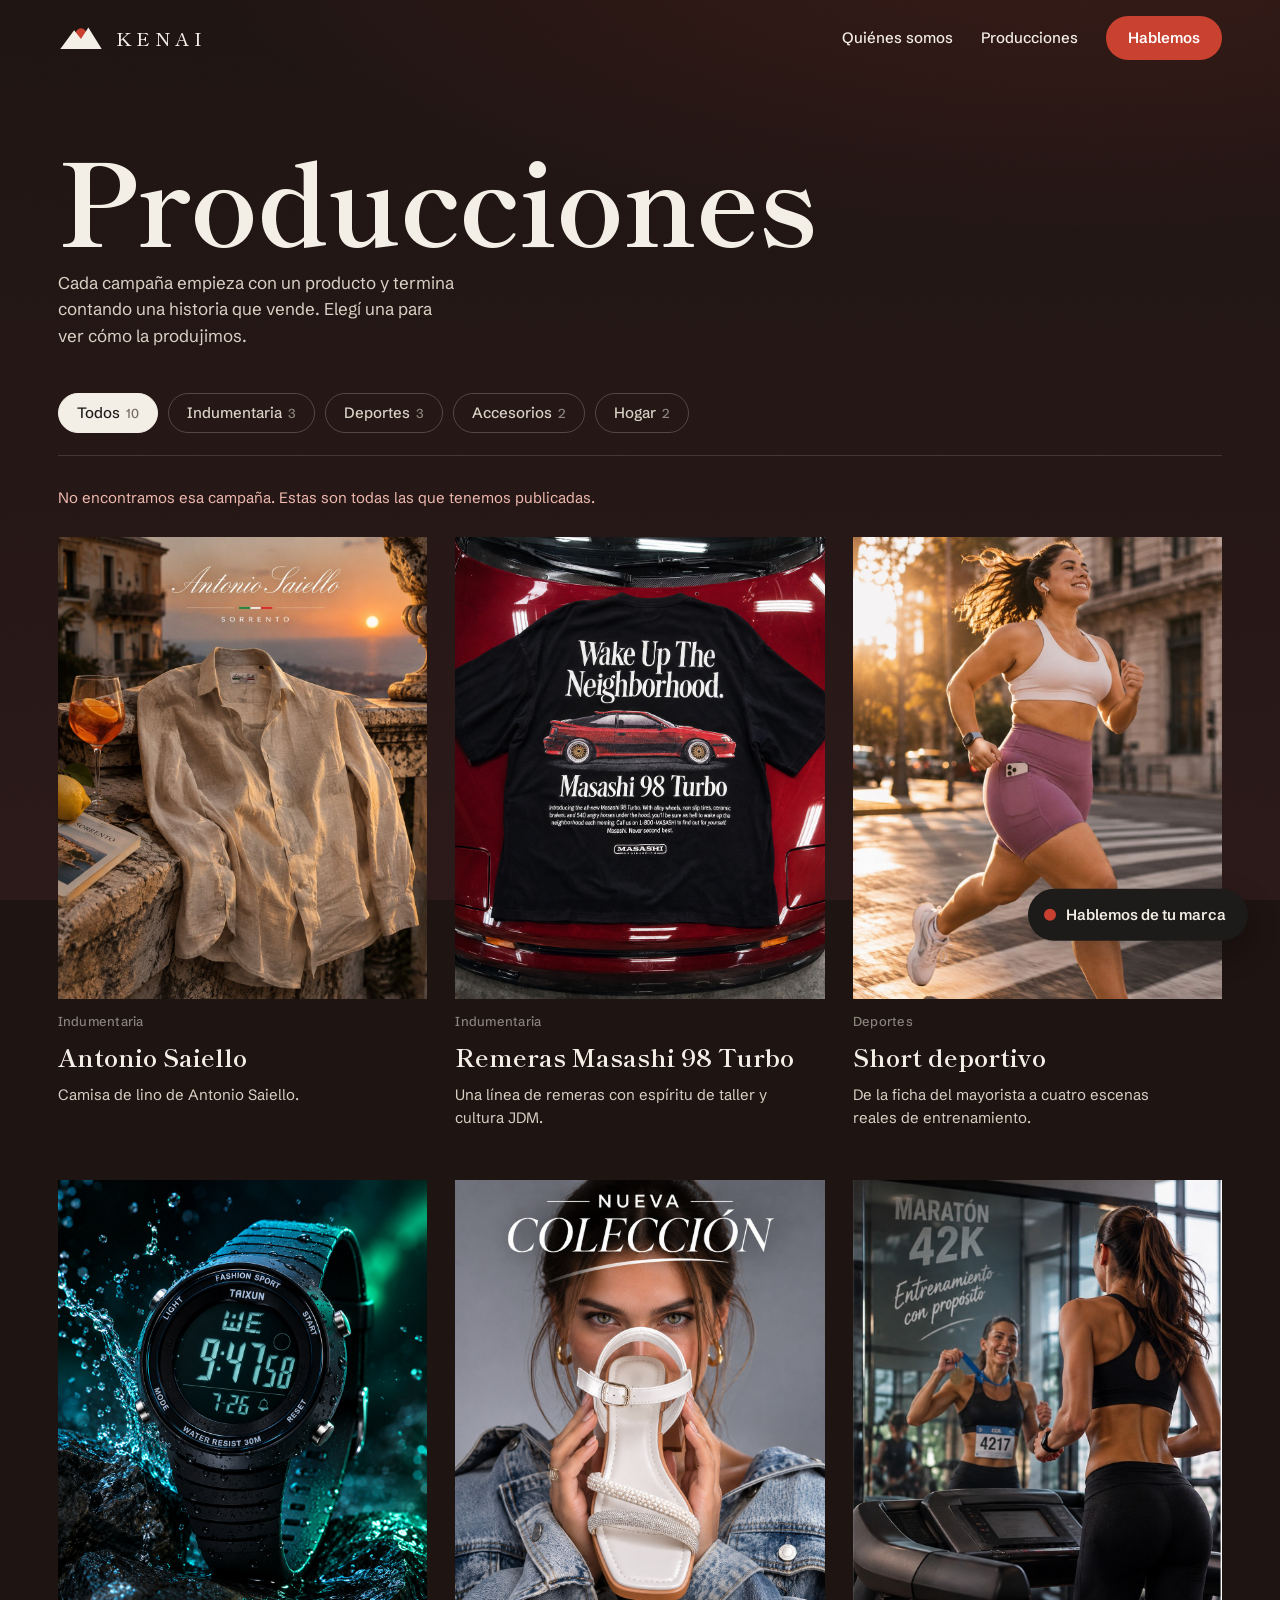
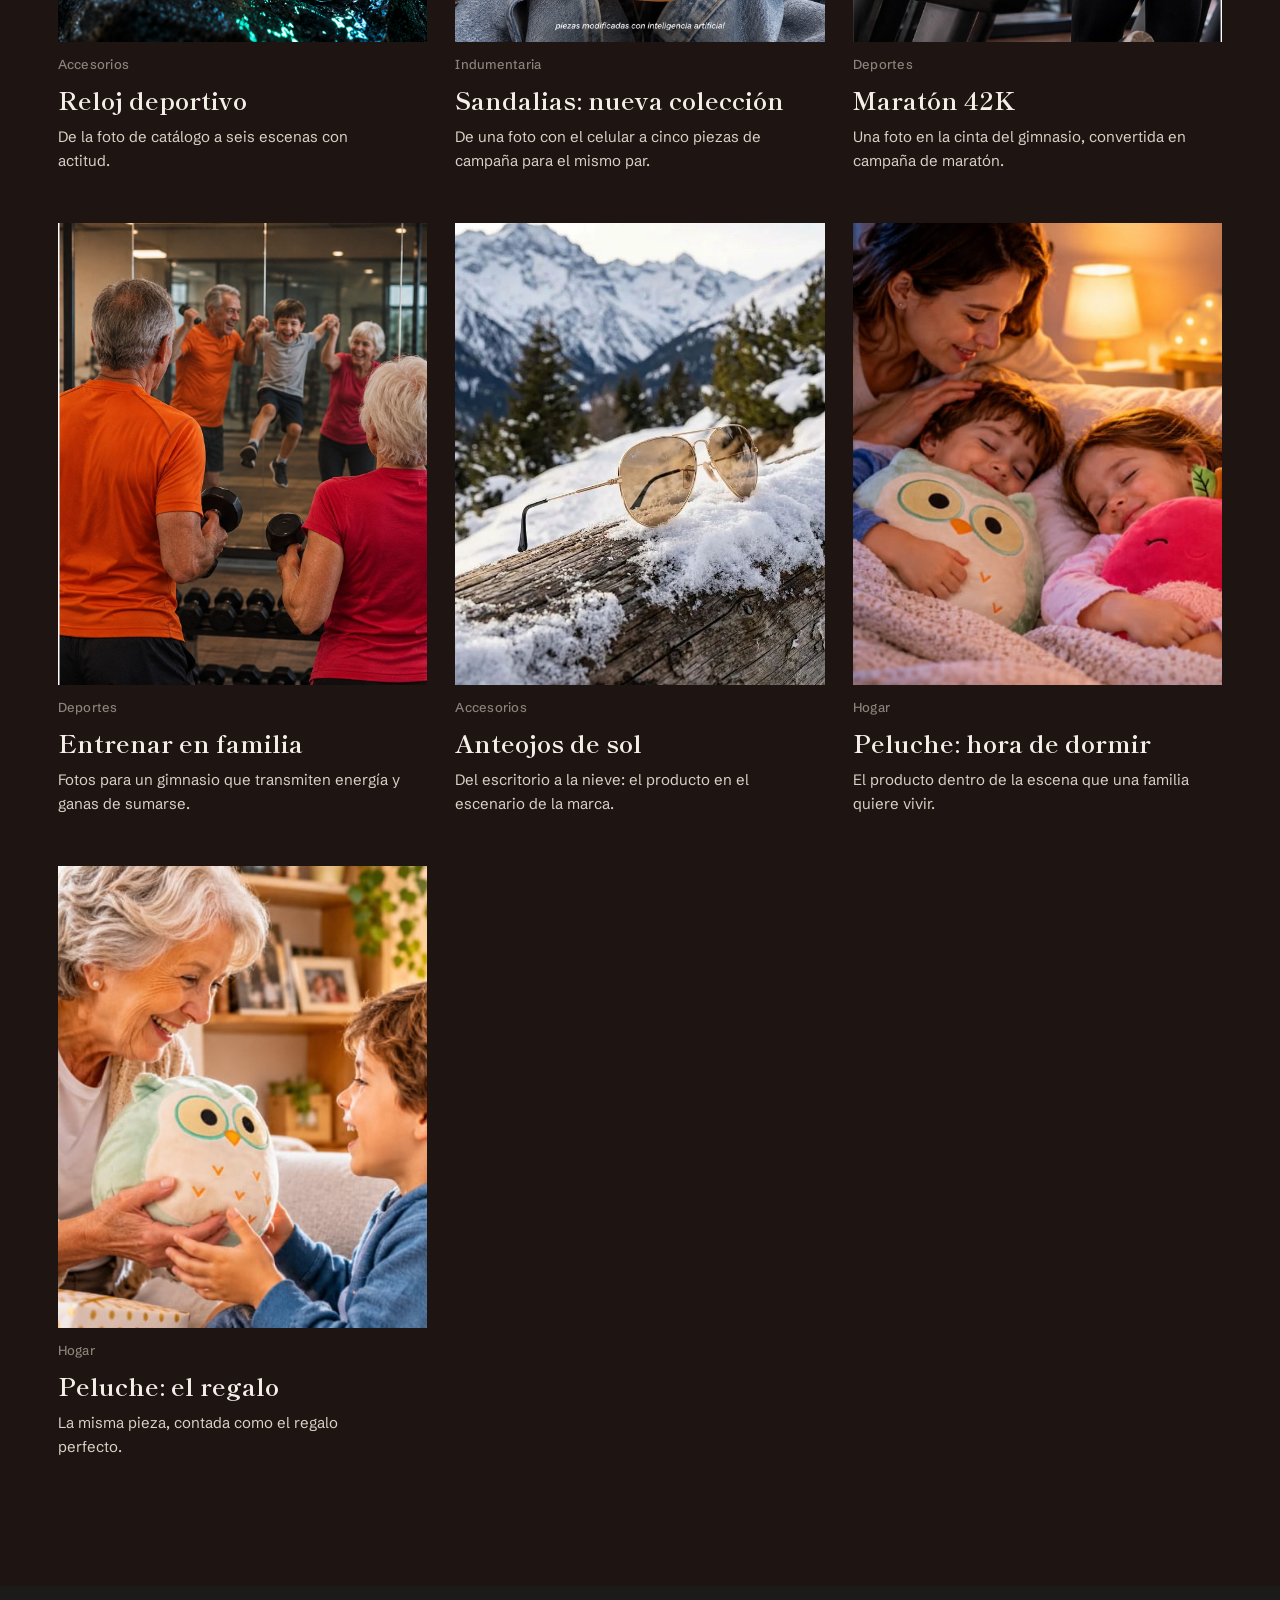
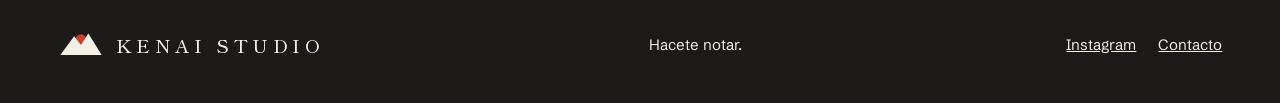
==== commit 7a240307: "Arregla la campaña Antonio Saiello: foto de antes, fotos más livianas y aviso si el archivo de campa" ====
--- a/producciones/index.html
+++ b/producciones/index.html
@@ -107,7 +107,7 @@
   <nav aria-label="Redes"><a href="https://www.instagram.com/kenai_studiook/" target="_blank" rel="noopener">Instagram</a><a href="./#contacto">Contacto</a></nav>
 </footer>
 
-<script src="../data/campanas.js?v=c5954f38"></script>
-<script src="../js/producciones.js?v=f05b671f"></script>
+<script src="../data/campanas.js?v=e41d63d5"></script>
+<script src="../js/producciones.js?v=7fa0a1ba"></script>
 </body>
 </html>
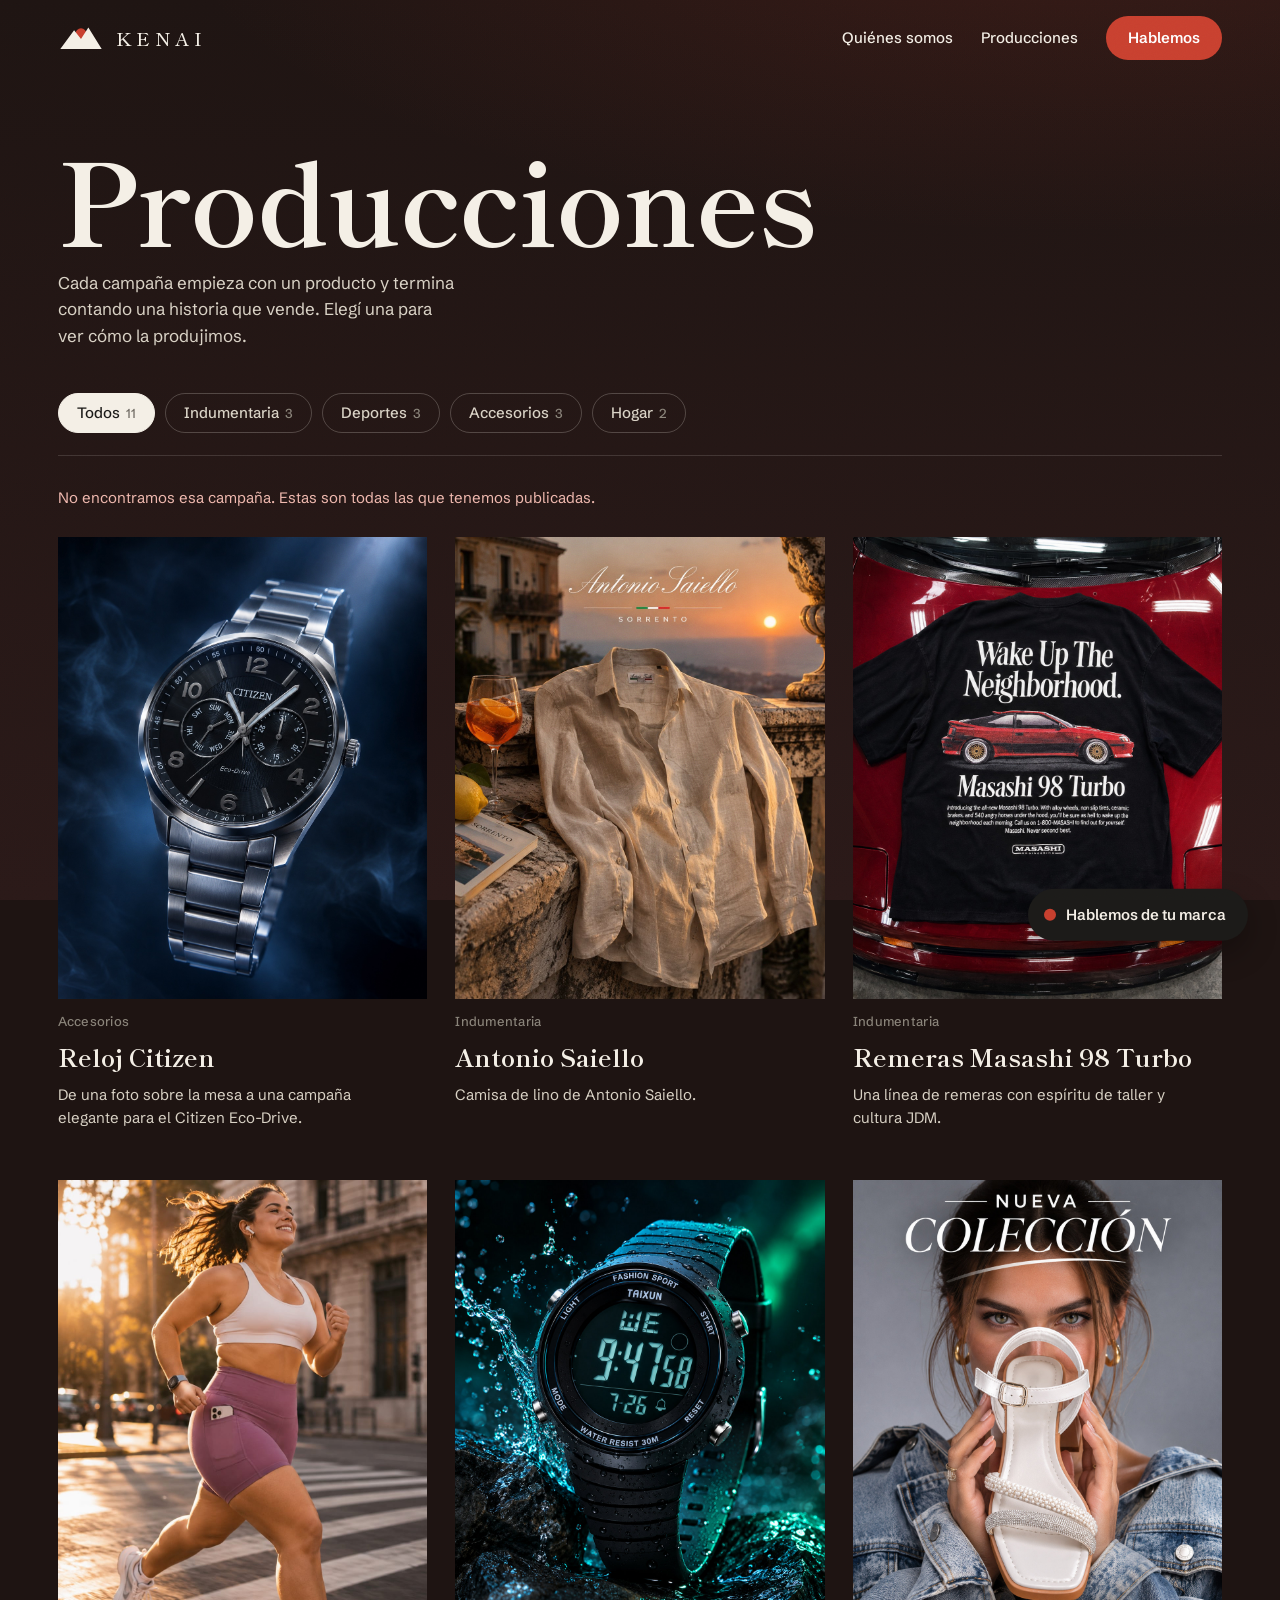
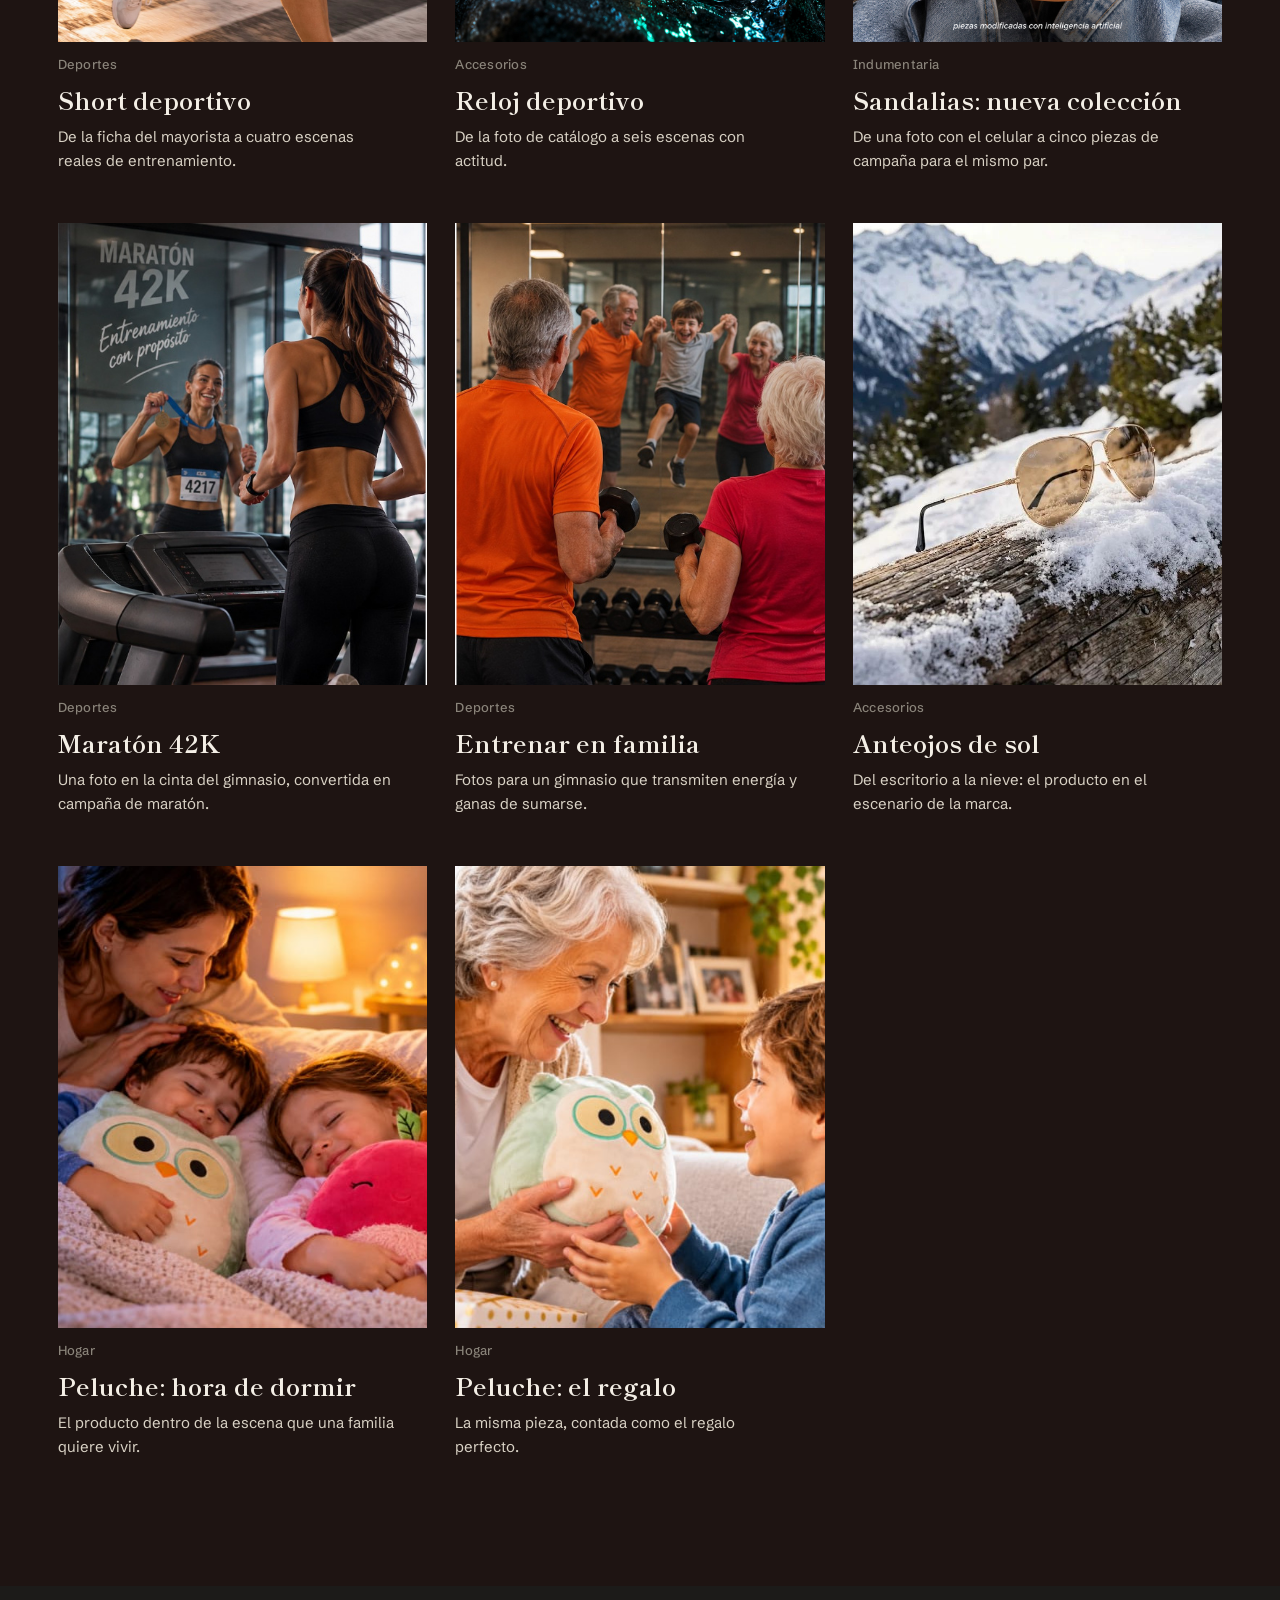
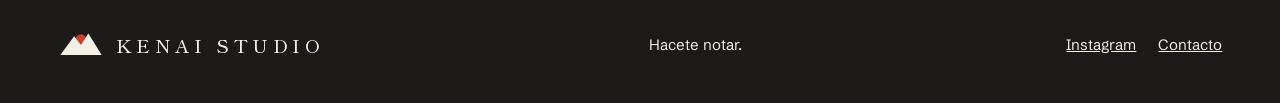
==== commit 01b68079: "Agrega la campaña Reloj Citizen a Producciones" ====
--- a/producciones/index.html
+++ b/producciones/index.html
@@ -107,7 +107,7 @@
   <nav aria-label="Redes"><a href="https://www.instagram.com/kenai_studiook/" target="_blank" rel="noopener">Instagram</a><a href="./#contacto">Contacto</a></nav>
 </footer>
 
-<script src="../data/campanas.js?v=e41d63d5"></script>
+<script src="../data/campanas.js?v=20261127-citizen"></script>
 <script src="../js/producciones.js?v=7fa0a1ba"></script>
 </body>
 </html>
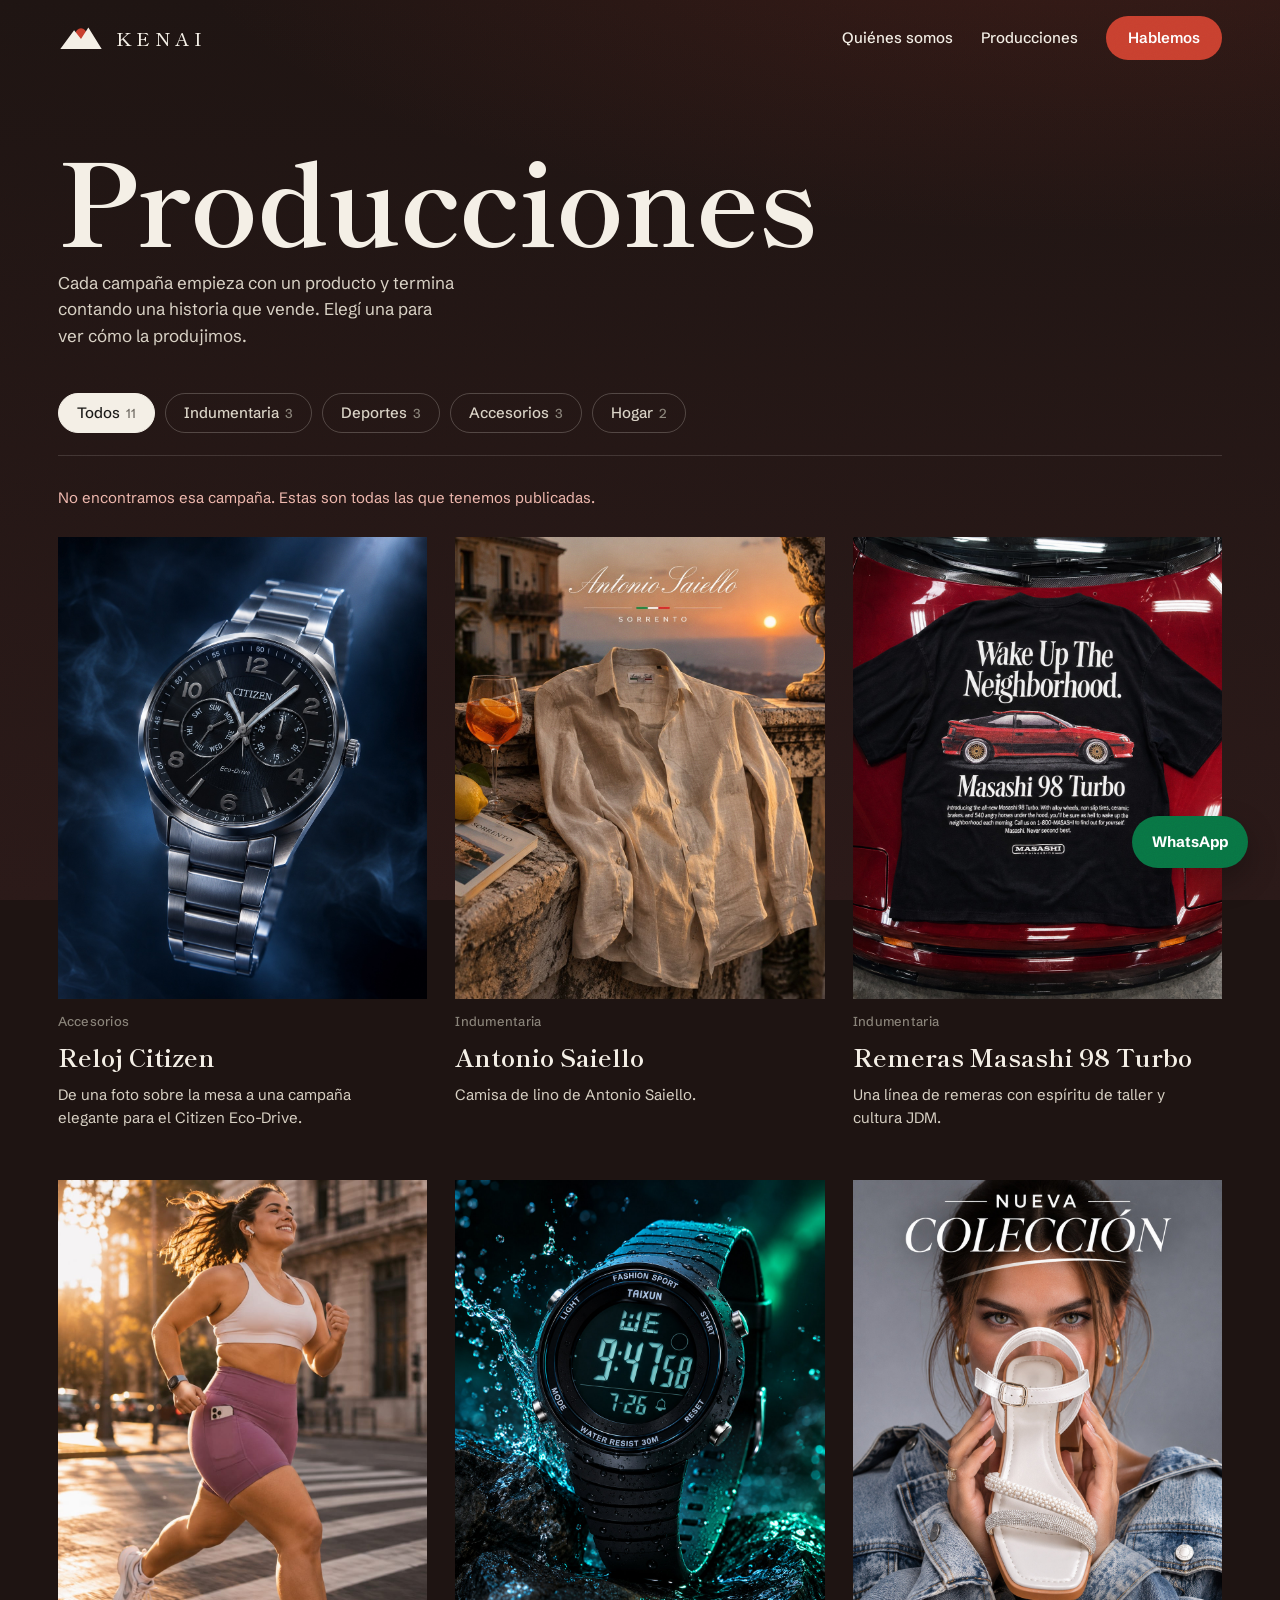
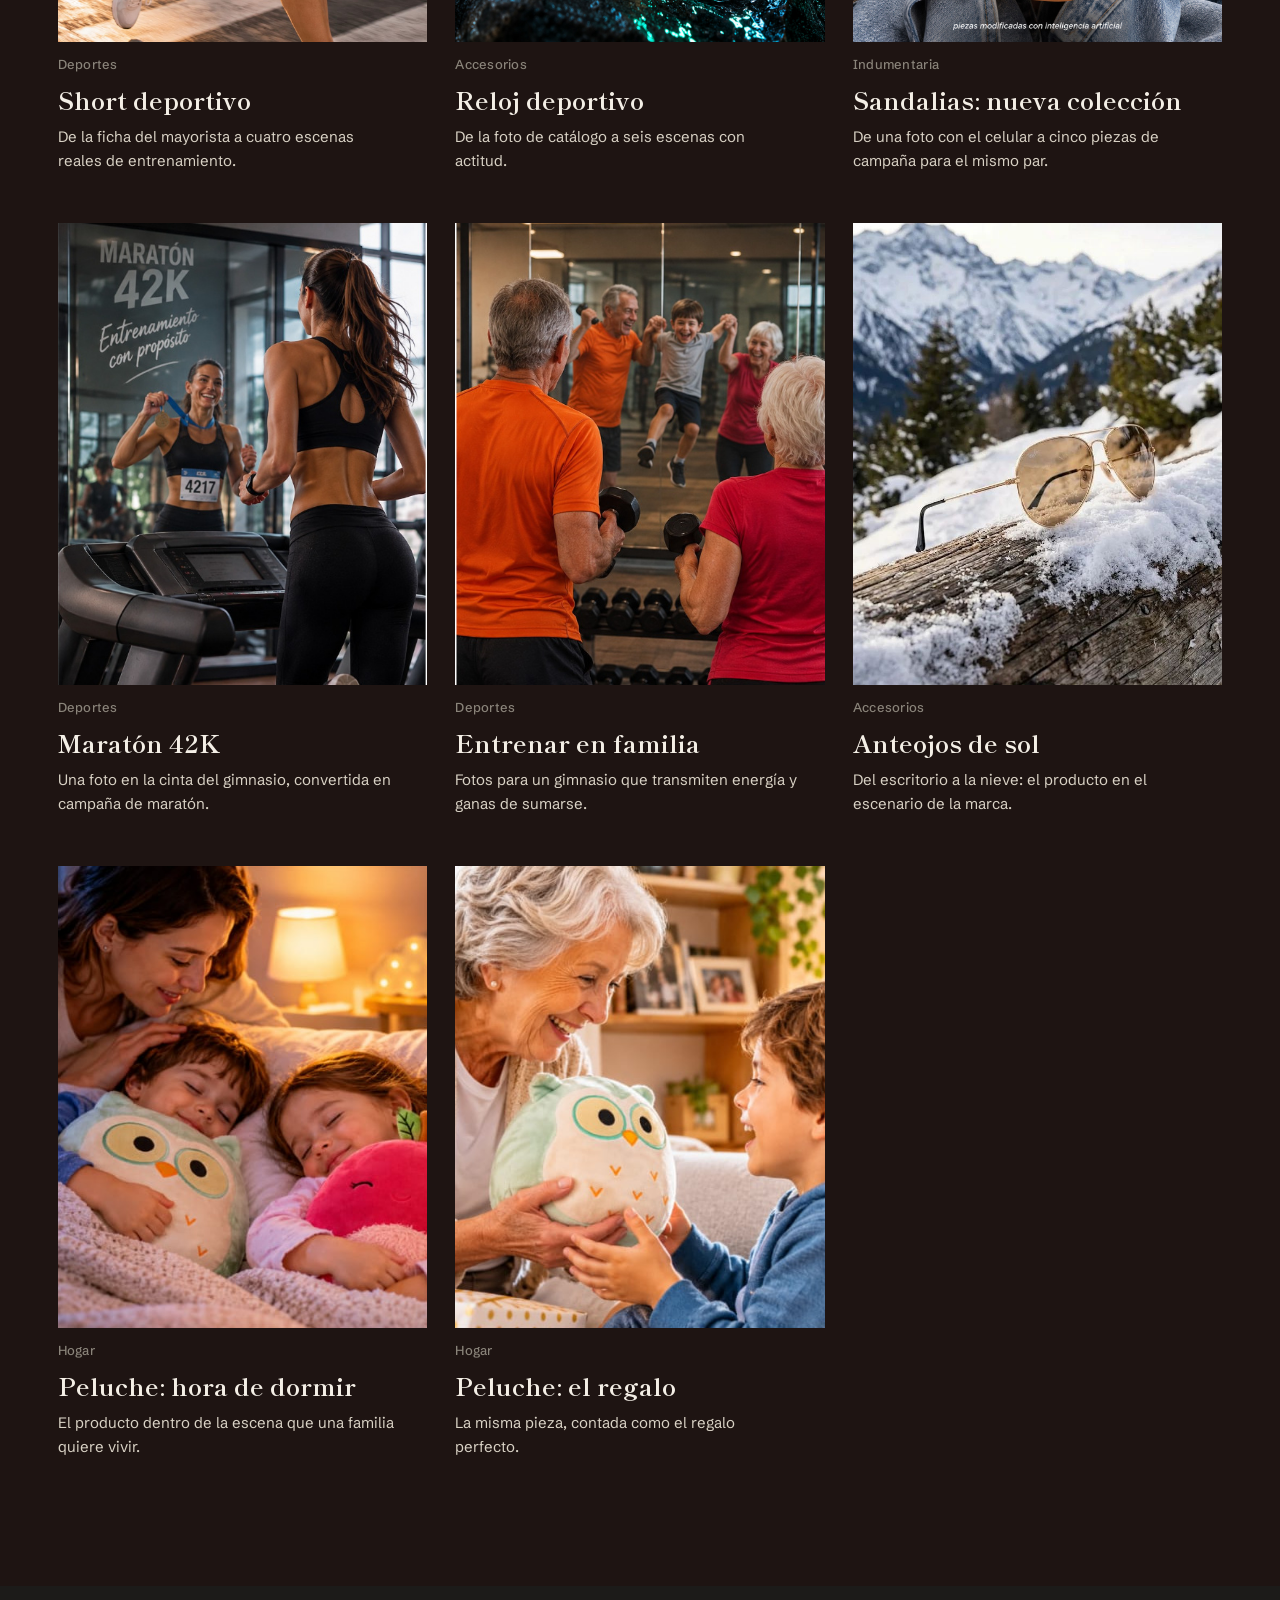
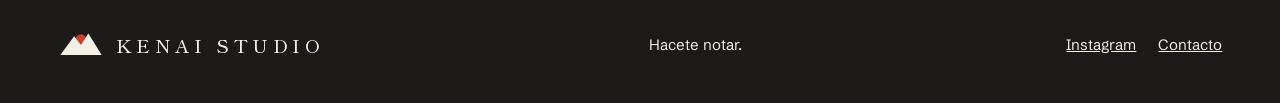
==== commit 8b1b6b9a: "Agrega el teléfono de contacto y un botón flotante de WhatsApp" ====
--- a/producciones/index.html
+++ b/producciones/index.html
@@ -13,7 +13,7 @@
 <link rel="preconnect" href="https://fonts.googleapis.com">
 <link rel="preconnect" href="https://fonts.gstatic.com" crossorigin>
 <link href="https://fonts.googleapis.com/css2?family=Shippori+Mincho:wght@500;700;800&family=Schibsted+Grotesk:wght@400;500;600;700&display=swap" rel="stylesheet">
-<link rel="stylesheet" href="../css/estilos.css?v=0ffca4fc">
+<link rel="stylesheet" href="../css/estilos.css?v=20261127-whatsapp">
 <link rel="stylesheet" href="../css/producciones.css?v=398e36b6">
 </head>
 <body class="pr-body">
@@ -96,7 +96,7 @@
   </div>
 </dialog>
 
-<a class="float" id="float" href="./#contacto"><i aria-hidden="true"></i>Hablemos de tu marca</a>
+<a class="float" href="https://wa.me/5491176367353?text=%C2%A1Hola%2C%20Kenai%20Studio!%20Quer%C3%ADa%20consultar%20por%20una%20producci%C3%B3n%20de%20fotos%20para%20mi%20marca." target="_blank" rel="noopener" aria-label="Abrir chat de WhatsApp con Kenai Studio">WhatsApp</a>
 
 <footer>
   <a class="brand" href="./" aria-label="Volver al inicio">
@@ -108,6 +108,6 @@
 </footer>
 
 <script src="../data/campanas.js?v=20261127-citizen"></script>
-<script src="../js/producciones.js?v=7fa0a1ba"></script>
+<script src="../js/producciones.js?v=20261127-whatsapp"></script>
 </body>
 </html>
--- a/css/estilos.css
+++ b/css/estilos.css
@@ -77,8 +77,6 @@
 @keyframes reel{to{transform:translateX(-50%)}}
 @media (prefers-reduced-motion:reduce){.reel{overflow-x:auto;-webkit-mask-image:none;mask-image:none}.reel-set[aria-hidden="true"]{display:none}}
 .still-cap{display:flex;flex-wrap:wrap;justify-content:space-between;align-items:center;gap:14px;margin-top:18px;font-size:15px;color:#BDB6A9}
-.pick{display:inline-flex;align-items:center;min-height:44px;padding:0 18px;border-radius:999px;border:1.5px solid #5A514C;color:var(--nieve);font-weight:600;font-size:14px;cursor:pointer;transition:border-color .25s ease}
-.pick:hover{border-color:var(--nieve)}
 [data-drop].dragging{outline:2px dashed var(--sol);outline-offset:6px}
 
 /* ---------- story / about / services ---------- */
@@ -154,45 +152,6 @@
 .horizon svg{width:min(1180px,128vw);height:auto;align-self:center;margin-bottom:-2px}
 @media (prefers-reduced-motion:reduce){.horizon{height:auto}.horizon-stage{position:relative;height:min(100vh,900px)}}
 
-/* ---------- before / after ---------- */
-.ba{background:#2A1918;padding:clamp(30px,5vw,70px) var(--gutter) clamp(100px,12vw,170px)}
-.ba-head{display:flex;flex-wrap:wrap;justify-content:space-between;align-items:flex-end;gap:18px;margin-bottom:28px}
-.ba-head h2{font-size:clamp(40px,5.6vw,84px);line-height:.95;max-width:12ch}
-.ba-head p{max-width:38ch;color:#D9D2C5;font-size:17px}
-.ba-grid{display:grid;grid-template-columns:minmax(0,1.35fr) minmax(0,1fr);gap:clamp(20px,3vw,44px);align-items:start}
-@media (max-width:900px){.ba-grid{grid-template-columns:1fr}}
-.compare{position:relative;width:100%;max-width:480px;aspect-ratio:4/5;overflow:hidden;background:#1C1B19;--x:50%;touch-action:pan-y;user-select:none}
-.compare img{position:absolute;inset:0;width:100%;height:100%;object-fit:cover;transition:opacity .35s ease}
-.compare.loading img{opacity:0}
-.compare .before{clip-path:inset(0 calc(100% - var(--x)) 0 0)}
-.compare .handle{position:absolute;top:0;bottom:0;left:var(--x);width:2px;margin-left:-1px;background:var(--nieve);pointer-events:none;z-index:3}
-.compare .knob{position:absolute;top:50%;left:50%;width:64px;height:64px;margin:-32px 0 0 -32px;border-radius:50%;background:var(--sol);display:grid;place-items:center;box-shadow:0 10px 30px rgba(0,0,0,.35)}
-.compare .knob svg{width:30px;height:30px}
-.compare input[type=range]{position:absolute;inset:0;width:100%;height:100%;margin:0;opacity:0;cursor:ew-resize;z-index:4}
-.compare input[type=range]:focus-visible + .handle .knob{outline:3px solid var(--nieve);outline-offset:4px}
-.tag{position:absolute;top:16px;z-index:2;font-size:14px;font-weight:600;padding:7px 14px;border-radius:999px}
-.tag.l{left:16px;background:rgba(244,239,230,.92);color:var(--montana)}
-.tag.r{right:16px;background:var(--sol);color:#fff}
-.ba-stage{max-width:480px}
-.versions{margin-top:16px}
-.versions-label{margin:0 0 10px;font-size:14px;color:#D9D2C5}
-.versions-row{display:flex;gap:10px;overflow-x:auto;padding:3px 3px 6px}
-.version{flex:0 0 auto;width:64px;height:80px;padding:0;border:2px solid transparent;background:#1C1B19;cursor:pointer;opacity:.6;transition:opacity .25s ease,border-color .25s ease,transform .25s cubic-bezier(.2,.8,.2,1)}
-.version img{display:block;width:100%;height:100%;object-fit:cover}
-.version:hover{opacity:1;transform:translateY(-3px)}
-.version[aria-pressed="true"]{opacity:1;border-color:var(--sol)}
-.version:focus-visible{outline:3px solid var(--nieve);outline-offset:2px}
-.cases{display:flex;flex-direction:column;gap:10px}
-@media (max-width:900px){.cases{flex-direction:row;overflow-x:auto;scroll-snap-type:x mandatory;padding-bottom:6px}.case{flex:0 0 78%;scroll-snap-align:start}}
-.case{display:flex;align-items:center;gap:16px;width:100%;padding:10px;text-align:left;background:transparent;border:1.5px solid #4A3530;color:var(--nieve);font:inherit;cursor:pointer;transition:background .3s ease,border-color .3s ease,transform .3s cubic-bezier(.2,.8,.2,1)}
-.case:hover{border-color:#8A6A60;transform:translateX(4px)}
-.case img{width:76px;height:76px;object-fit:cover;flex-shrink:0}
-.case span{display:flex;flex-direction:column;gap:4px}
-.case b{font-family:var(--display);font-size:20px;font-weight:700;line-height:1.15}
-.case small{font-size:14px;line-height:1.45;color:#D9D2C5}
-.case[aria-selected="true"]{background:var(--nieve);border-color:var(--nieve);color:var(--montana)}
-.case[aria-selected="true"] small{color:#4A453E}
-
 /* ---------- clients + testimonials (day) ---------- */
 .voices{background:var(--nieve);color:var(--montana);padding:clamp(90px,11vw,160px) var(--gutter)}
 .voices-head{display:flex;flex-wrap:wrap;justify-content:space-between;align-items:flex-end;gap:20px;margin-bottom:clamp(36px,5vw,64px)}
@@ -226,13 +185,10 @@
 .note{margin-top:28px;font-size:14px;color:#6B655C}
 .sample{align-self:flex-start;font-size:12px;font-weight:600;padding:4px 10px;border-radius:999px;background:#EFE7DA;color:#6B655C}
 
-/* ---------- floating CTA ---------- */
-.float{position:fixed;right:clamp(14px,3vw,32px);bottom:clamp(14px,3vw,32px);z-index:70;display:flex;align-items:center;gap:10px;min-height:52px;padding:0 22px 0 16px;border-radius:999px;background:var(--montana);color:var(--nieve);text-decoration:none;font-weight:600;font-size:15px;box-shadow:0 12px 30px rgba(0,0,0,.3);transform:translateY(140%);transition:transform .5s cubic-bezier(.2,.8,.2,1),background .3s ease}
-.float.show{transform:none}
-.float:hover{background:var(--sol)}
-.float i{width:12px;height:12px;border-radius:50%;background:var(--sol);box-shadow:0 0 0 0 rgba(200,64,47,.6);animation:pulse 2.4s ease-out infinite}
-.float:hover i{background:var(--nieve)}
-@keyframes pulse{0%{box-shadow:0 0 0 0 rgba(200,64,47,.6)}70%{box-shadow:0 0 0 12px rgba(200,64,47,0)}100%{box-shadow:0 0 0 0 rgba(200,64,47,0)}}
+/* ---------- floating WhatsApp link ---------- */
+.float{position:fixed;right:max(clamp(14px,3vw,32px),env(safe-area-inset-right));bottom:max(clamp(14px,3vw,32px),env(safe-area-inset-bottom));z-index:70;display:inline-flex;align-items:center;min-height:52px;padding:0 20px;border-radius:999px;background:#087544;color:#fff;text-decoration:none;font-weight:700;font-size:15px;box-shadow:0 12px 30px rgba(0,0,0,.3);transition:background .3s ease}
+.float:hover{background:#065d36}
+.float:focus-visible{outline:3px solid #fff;outline-offset:3px;box-shadow:0 0 0 7px #065d36}
 
 /* ---------- contact (full day) ---------- */
 .contact{background:var(--luz);color:var(--montana);padding:clamp(90px,11vw,160px) var(--gutter)}
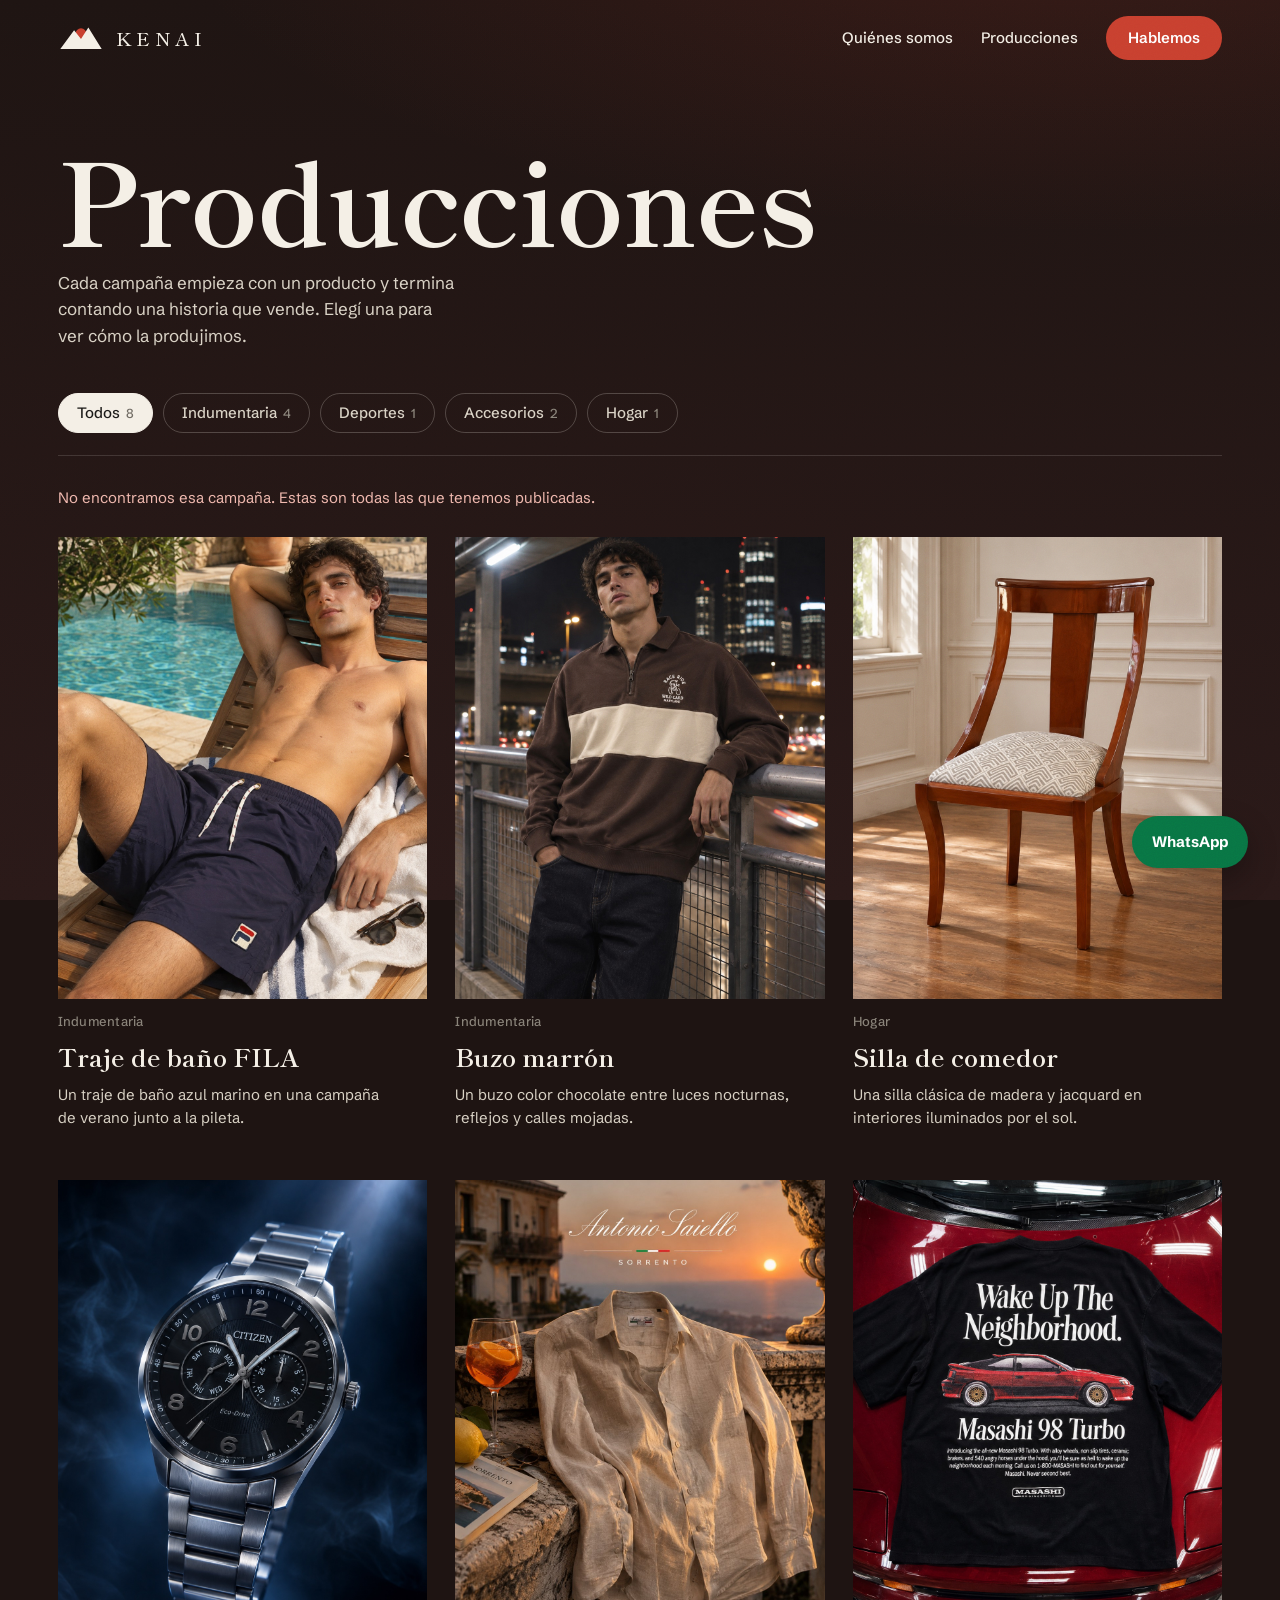
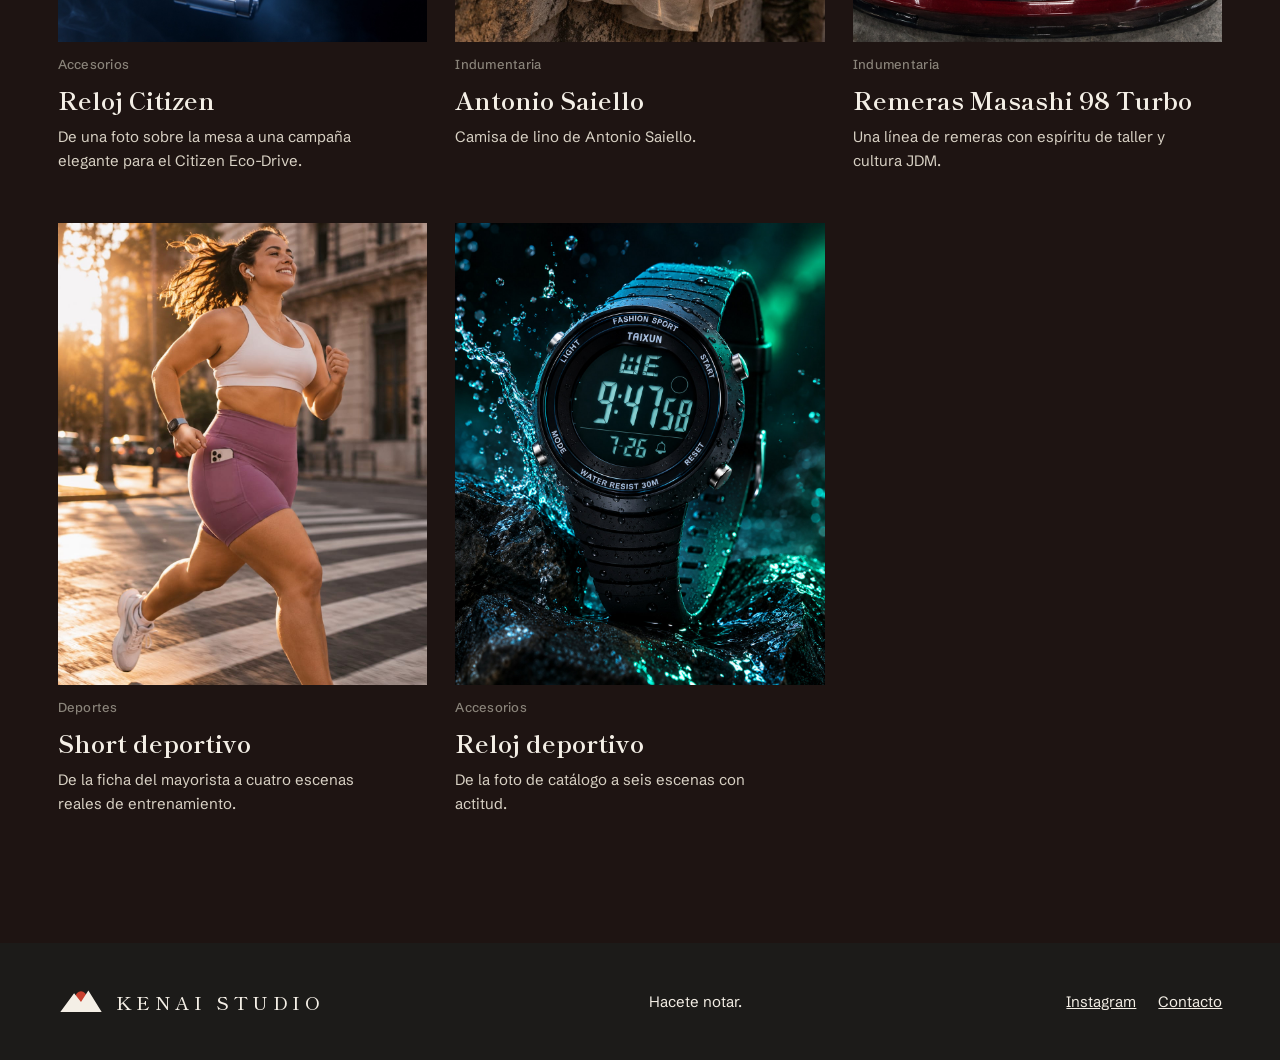
==== commit d0bd3e3f: "Oculta seis campañas y destaca las ocho visibles en el inicio" ====
--- a/producciones/index.html
+++ b/producciones/index.html
@@ -14,7 +14,7 @@
 <link rel="preconnect" href="https://fonts.gstatic.com" crossorigin>
 <link href="https://fonts.googleapis.com/css2?family=Shippori+Mincho:wght@500;700;800&family=Schibsted+Grotesk:wght@400;500;600;700&display=swap" rel="stylesheet">
 <link rel="stylesheet" href="../css/estilos.css?v=20261127-whatsapp">
-<link rel="stylesheet" href="../css/producciones.css?v=398e36b6">
+<link rel="stylesheet" href="../css/producciones.css?v=masashi-galeria">
 </head>
 <body class="pr-body">
 
@@ -107,7 +107,6 @@
   <nav aria-label="Redes"><a href="https://www.instagram.com/kenai_studiook/" target="_blank" rel="noopener">Instagram</a><a href="./#contacto">Contacto</a></nav>
 </footer>
 
-<script src="../data/campanas.js?v=20261127-citizen"></script>
-<script src="../js/producciones.js?v=20261127-whatsapp"></script>
+<script src="../js/producciones.js?v=campanas-visibles"></script>
 </body>
 </html>
--- a/css/producciones.css
+++ b/css/producciones.css
@@ -50,9 +50,6 @@
 .pr-c-desc p:first-child{font-family:var(--display);font-size:clamp(21px,1.8vw,26px);line-height:1.38;color:var(--nieve)}
 .pr-ia{margin-top:20px;font-size:13px;color:var(--piedra)}
 .pr-before{margin:0}
-.pr-before-btn{display:block;width:100%;padding:0;border:0;background:#2A1918;cursor:zoom-in;aspect-ratio:4/5;overflow:hidden;position:relative}
-.pr-before-btn img{width:100%;height:100%;object-fit:cover;filter:saturate(.75);transition:filter .4s ease,transform .6s cubic-bezier(.2,.8,.2,1)}
-.pr-before-btn:hover img{filter:none;transform:scale(1.03)}
 .pr-before figcaption{margin-top:12px;font-size:14px;color:var(--piedra)}
 @media (max-width:899px){.pr-before{max-width:220px}}
 
@@ -62,10 +59,10 @@
 @media (min-width:1080px){.pr-gallery.cols-3{grid-template-columns:repeat(3,1fr)}}
 .pr-gallery.cols-1{max-width:760px}
 .pr-gallery.cols-2{max-width:1040px}
-.pr-shot{display:block;width:100%;padding:0;border:0;background:#2A1918;cursor:zoom-in;overflow:hidden;position:relative}
-.pr-shot img{width:100%;height:auto;transition:transform .7s cubic-bezier(.2,.8,.2,1)}
-.pr-shot:hover img{transform:scale(1.025)}
-.pr-shot:focus-visible{outline:2px solid var(--sol);outline-offset:3px}
+.pr-shot,.pr-before-btn{display:block;width:100%;aspect-ratio:4/5;padding:clamp(7px,1vw,12px);border:1px solid rgba(244,239,230,.2);border-radius:4px;background:#211b1a;box-shadow:0 8px 20px rgba(0,0,0,.18);cursor:zoom-in;overflow:hidden}
+.pr-shot img,.pr-before-btn img{display:block;width:100%;height:100%;object-fit:contain;background:#171312;transition:opacity .25s ease}
+.pr-shot:hover img,.pr-before-btn:hover img{opacity:.88}
+.pr-shot:focus-visible,.pr-before-btn:focus-visible{outline:2px solid var(--sol);outline-offset:3px}
 
 .pr-cta{display:flex;flex-wrap:wrap;justify-content:space-between;align-items:center;gap:28px 48px;margin-top:clamp(56px,8vw,110px);padding-top:clamp(34px,4vw,52px);border-top:1px solid rgba(244,239,230,.14)}
 .pr-cta h2{font-size:clamp(30px,3.6vw,52px);line-height:1.04;max-width:18ch}
